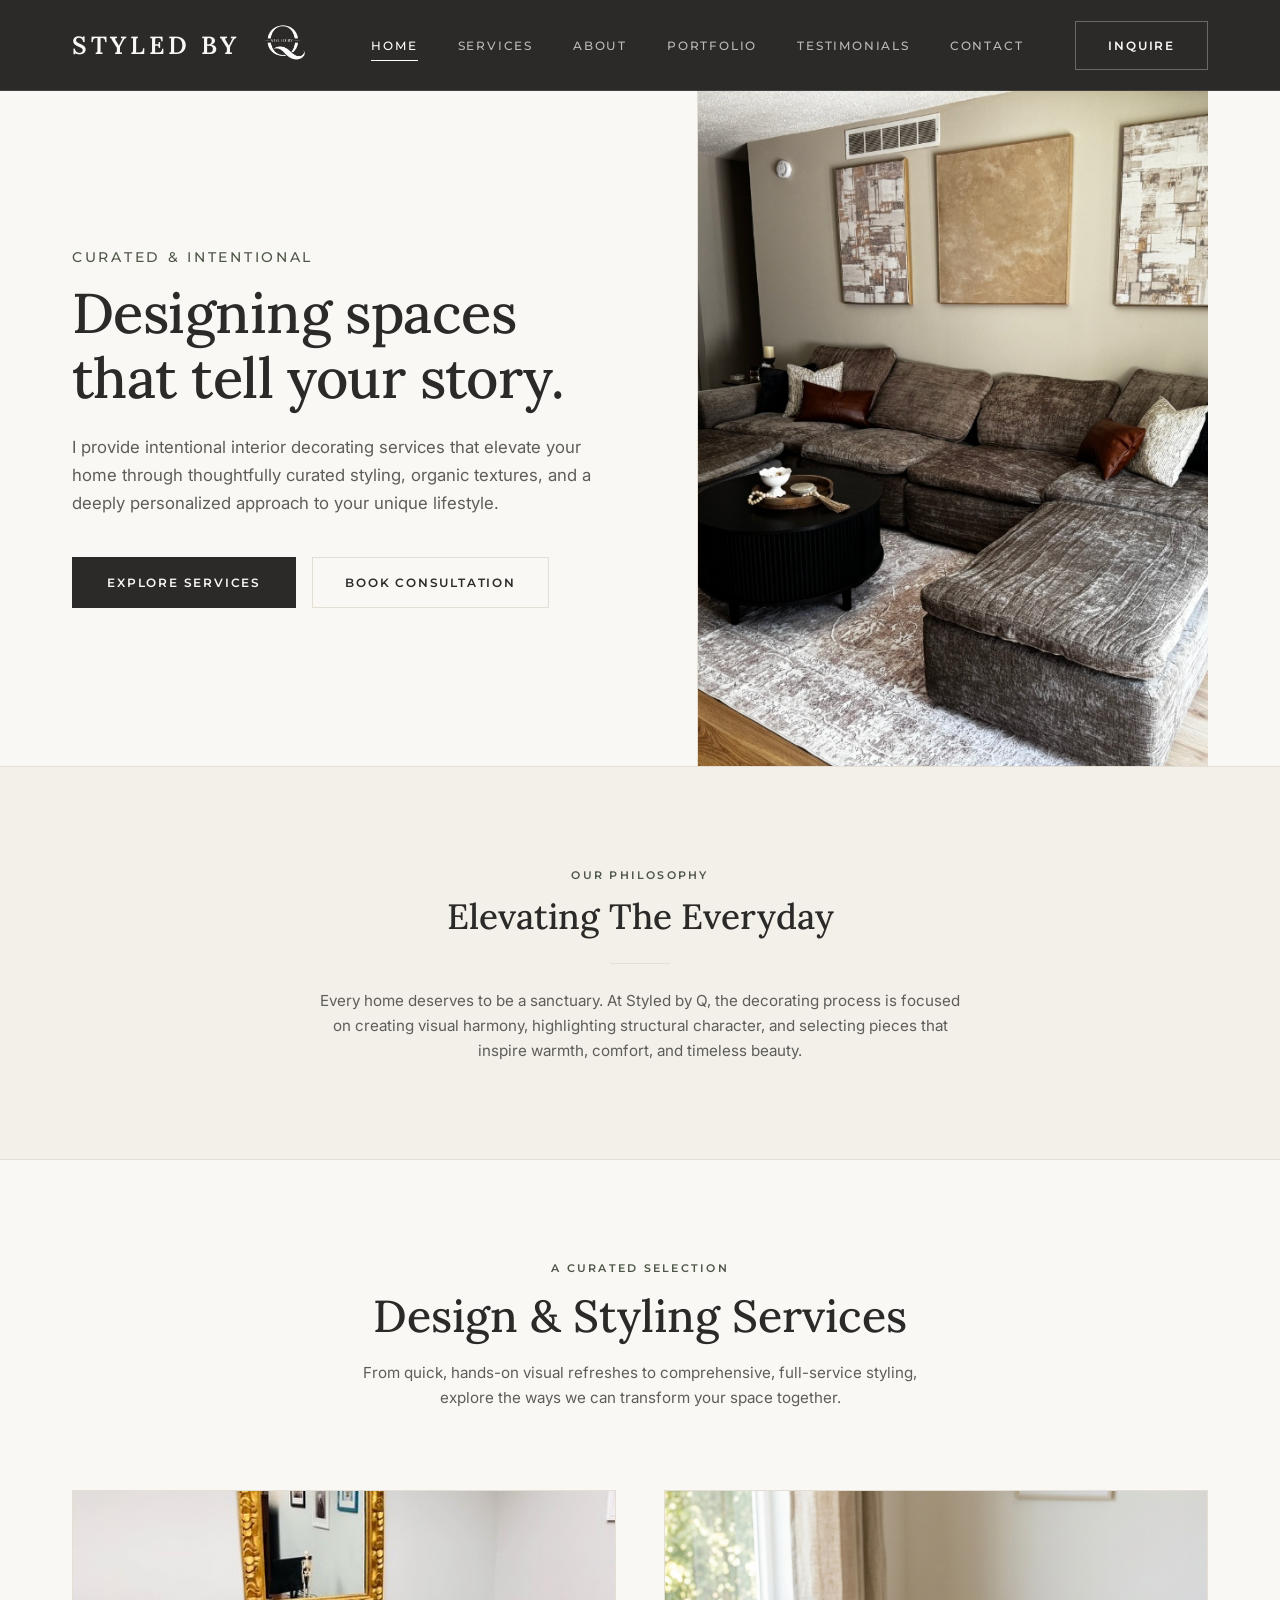
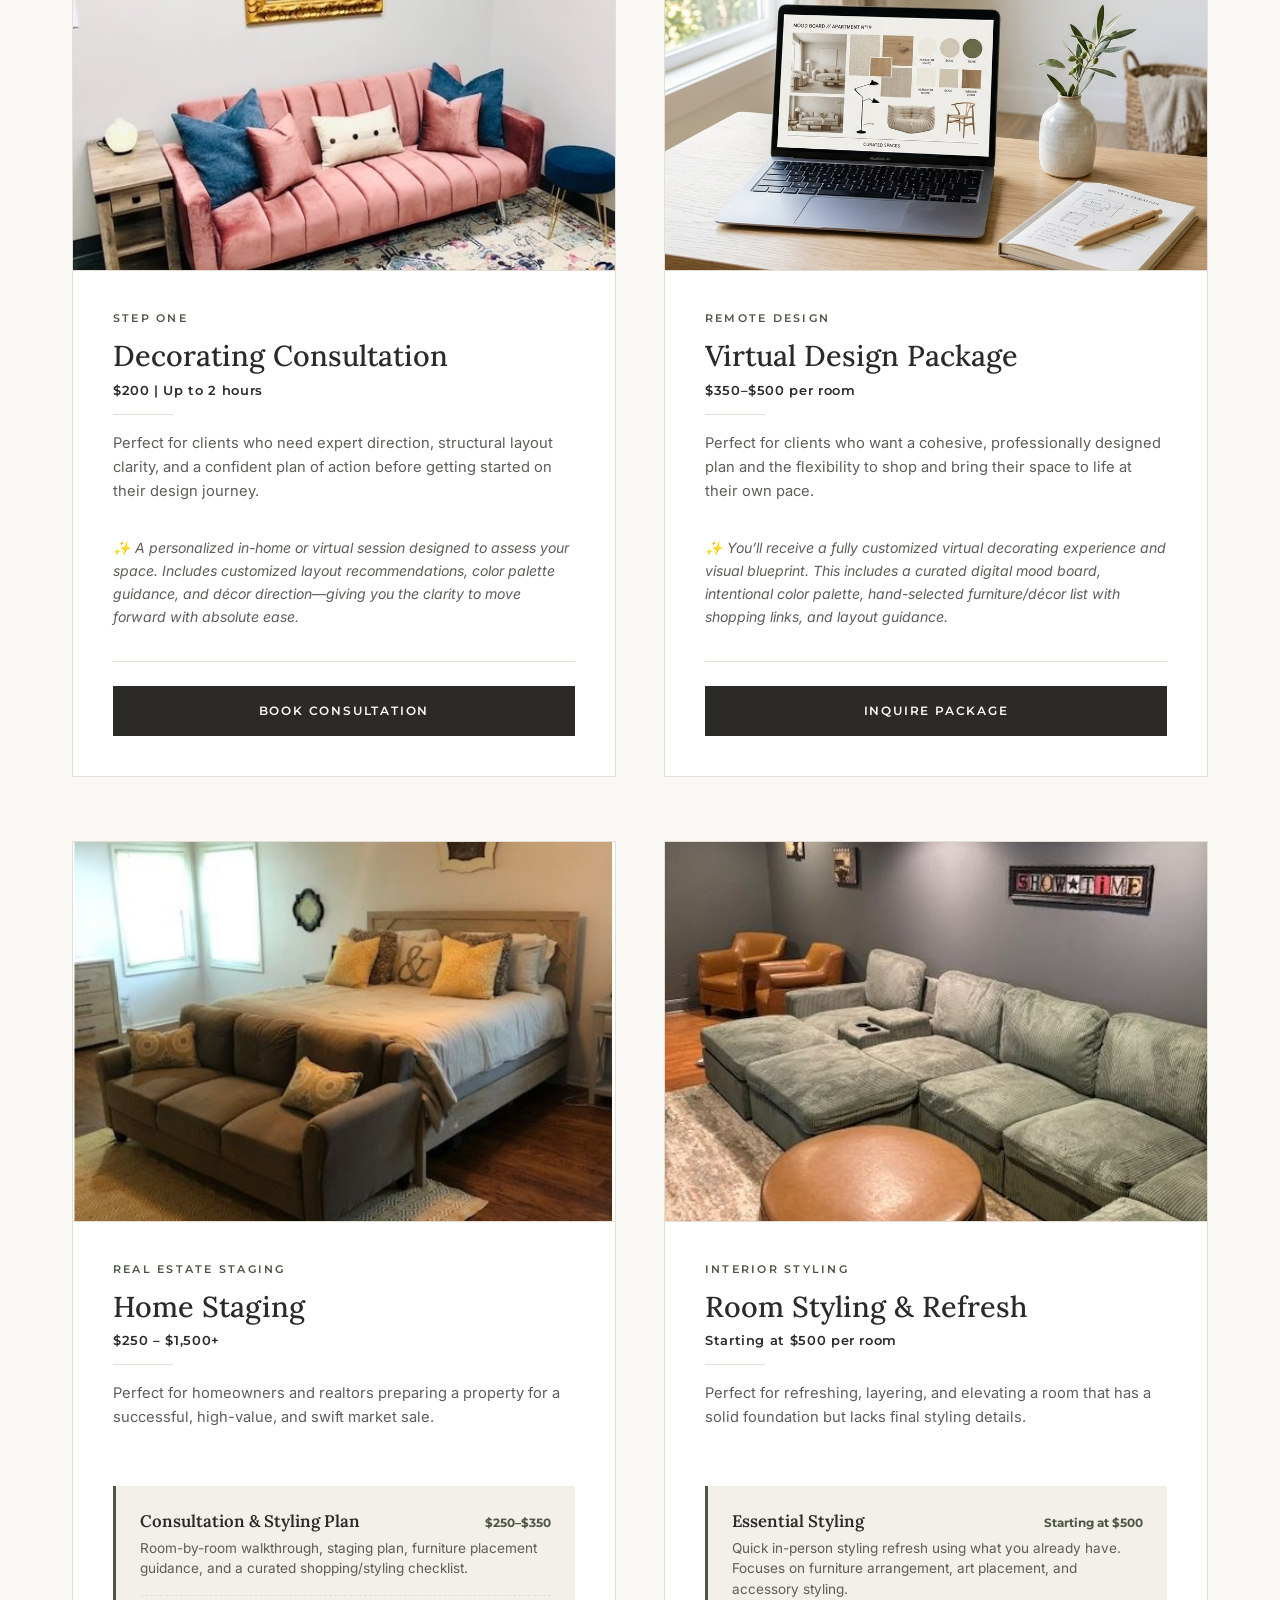
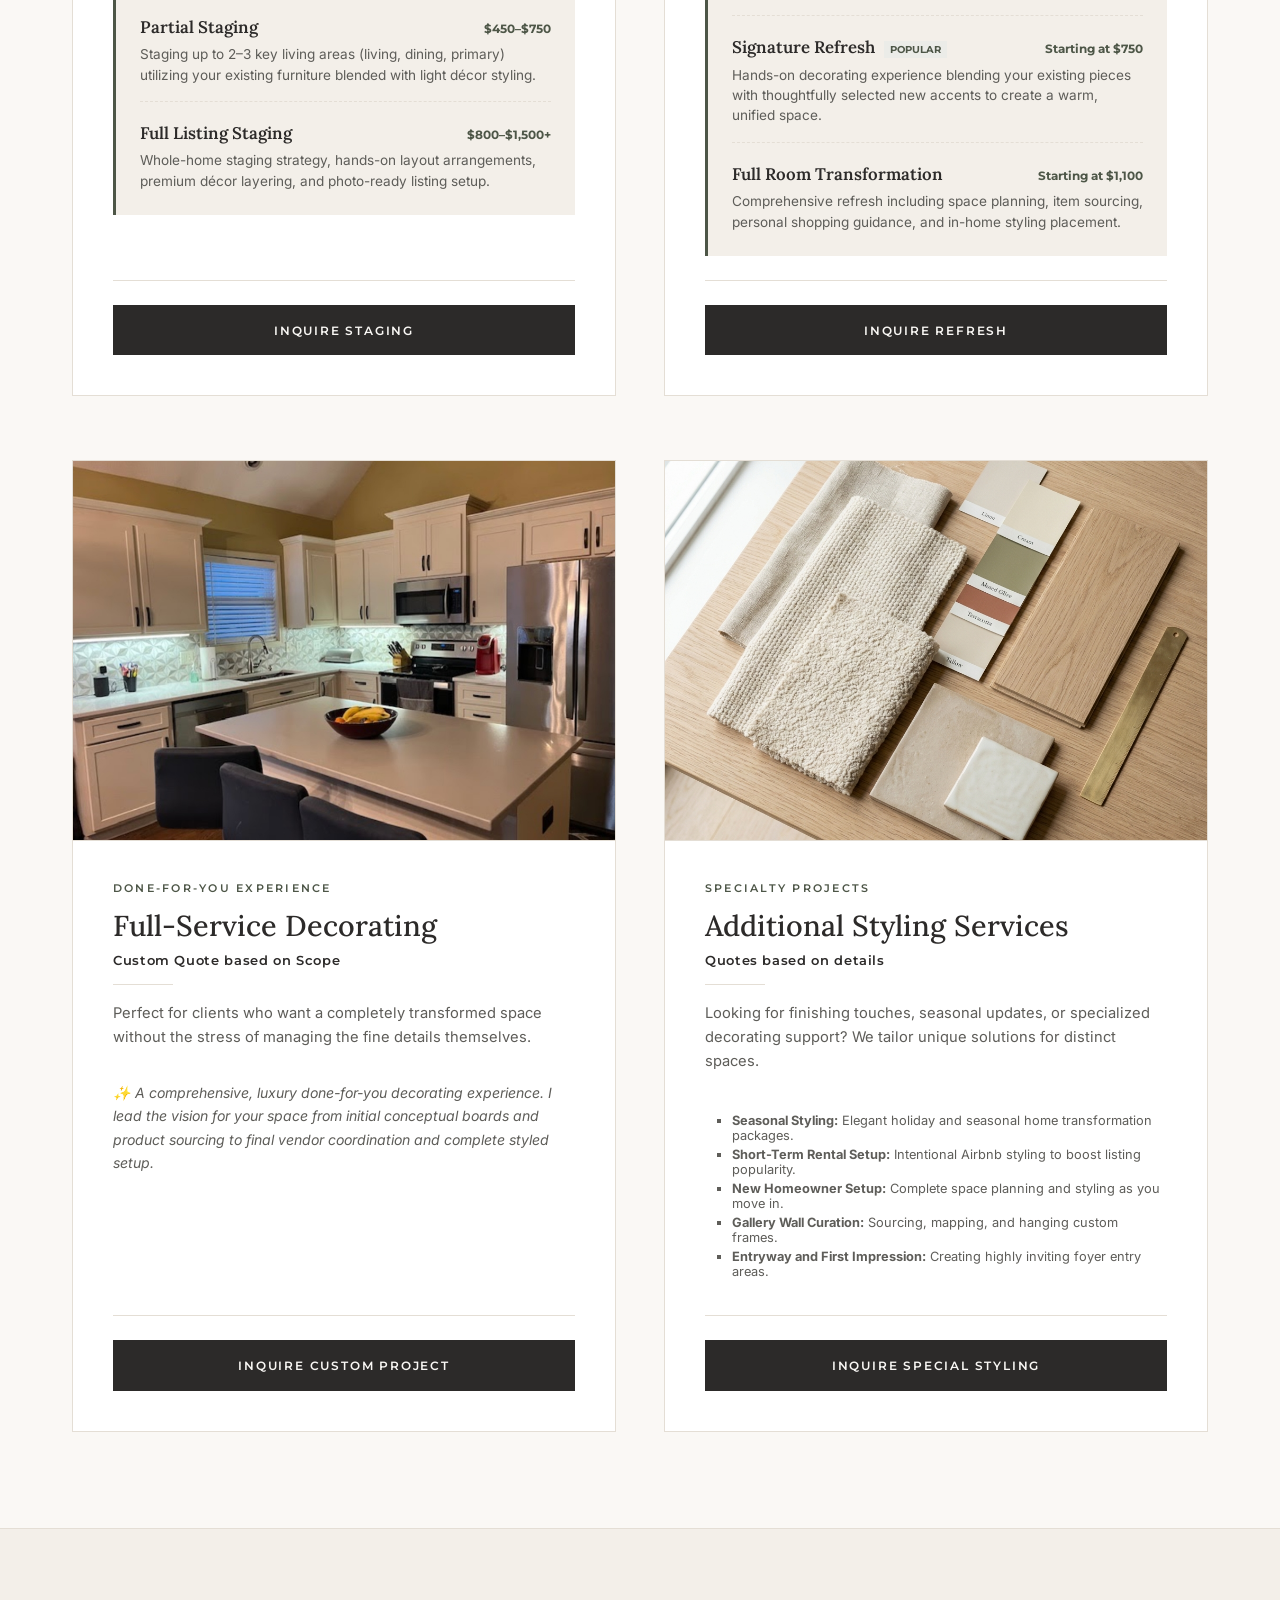
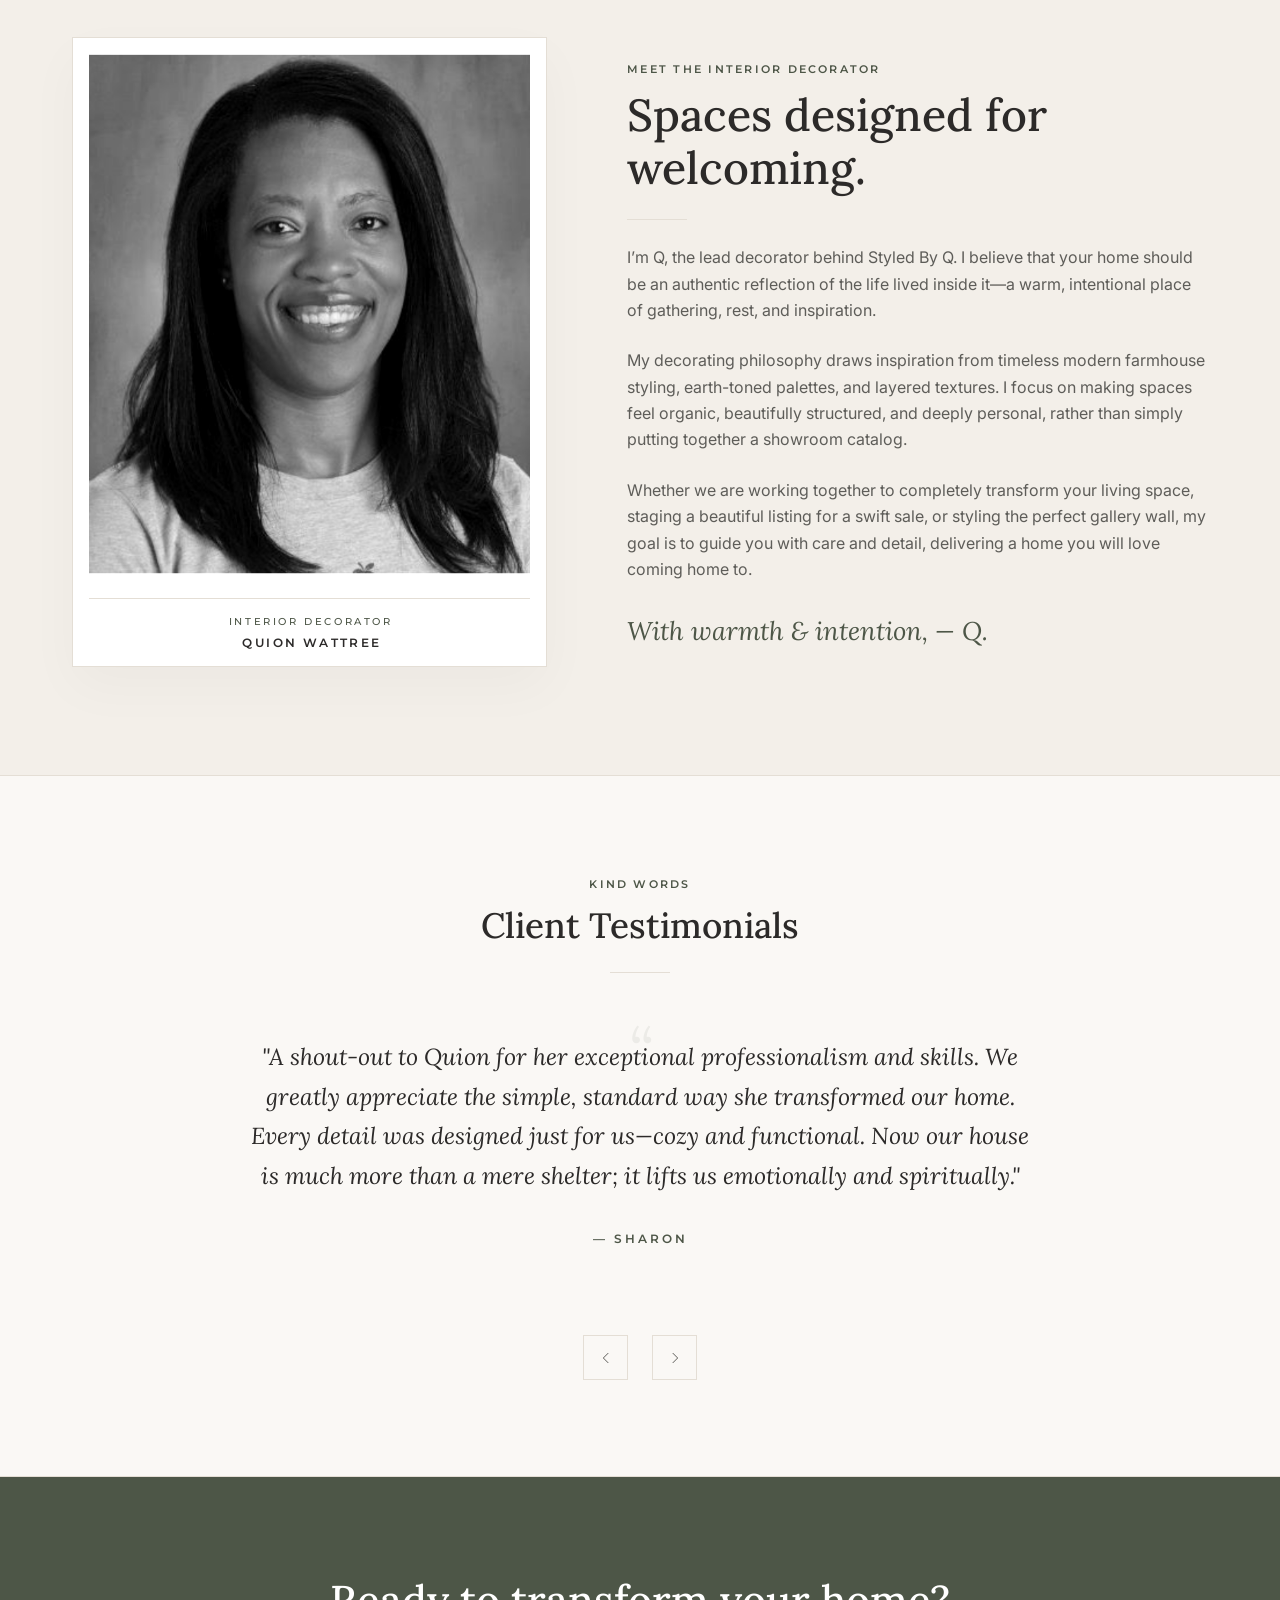
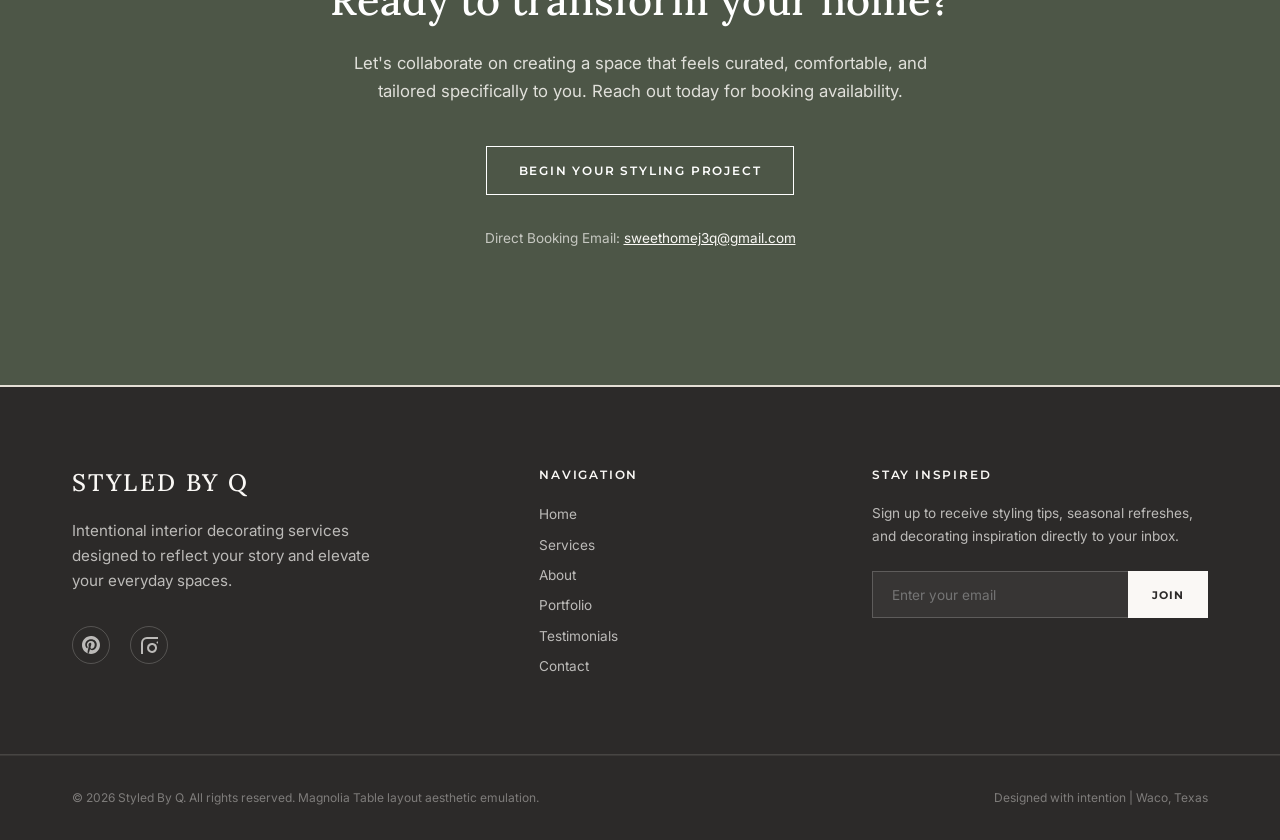
==== index.html @ 802a8984 "Update favicon to header_logo and add to portfolio Replaces the favicon in index.html from './assets" ====
<!DOCTYPE html>
<html lang="en">
<head>
    <meta charset="UTF-8">
    <meta name="viewport" content="width=device-width, initial-scale=1.0">
    <meta http-equiv="X-UA-Compatible" content="IE=edge">
    
    <!-- SEO Optimization -->
    <title>Styled By Q | Intentional Interior Decorating & Home Staging Services</title>
    <meta name="description" content="Elevate your home with intentional interior decorating and home staging by Styled By Q. Offering consultations, virtual design, partial and full staging, and complete room transformations.">
    <meta name="keywords" content="interior decorating, home staging, room styling, virtual interior design, space refresh, modern farmhouse style, Waco decorator">
    <meta name="author" content="Styled By Q">
    
    <!-- Open Graph Metadata -->
    <meta property="og:title" content="Styled By Q | Intentional Interior Decorating">
    <meta property="og:description" content="Elevate your home with intentional interior decorating, staging, and room styling. Warm, premium, curated spaces tailored to your lifestyle.">
    <meta property="og:image" content="./assets/hero_living_room.jpg">
    <meta property="og:url" content="https://sites.google.com/view/styledbyq/services">
    <meta property="og:type" content="website">
    
    <!-- Styling stylesheet -->
    <link rel="stylesheet" href="index.css?v=3">
    <link rel="icon" type="image/png" href="./assets/header_logo.png">
</head>
<body class="gradient">

    <!-- Sticky Header -->
    <header id="main-header">
        <div class="container header-container">
            <a href="#hero" class="logo" id="header-logo">
                <span>Styled By</span>
                <img src="./assets/header_logo.png" alt="Q Logo" class="logo-img">
            </a>
            
            <nav class="nav-links" id="main-nav">
                <a href="#hero" class="nav-item active" id="nav-home">Home</a>
                <a href="#services" class="nav-item" id="nav-services">Services</a>
                <a href="#about" class="nav-item" id="nav-about">About</a>
                <a href="portfolio.html" class="nav-item" id="nav-portfolio">Portfolio</a>
                <a href="#testimonials" class="nav-item" id="nav-testimonials">Testimonials</a>
                <a href="#contact" class="nav-item" id="nav-contact">Contact</a>
            </nav>
            
            <div class="cta-nav">
                <button class="btn-outline" onclick="openBookingDrawer('General Inquiry')" id="btn-header-inquire">Inquire</button>
            </div>
            
            <button class="menu-toggle" id="mobile-menu-btn" aria-label="Toggle navigation menu">
                <svg xmlns="http://www.w3.org/2000/svg" width="24" height="24" viewBox="0 0 24 24" fill="none" stroke="currentColor" stroke-width="2" stroke-linecap="round" stroke-linejoin="round">
                    <line x1="4" y1="12" x2="20" y2="12"></line>
                    <line x1="4" y1="6" x2="20" y2="6"></line>
                    <line x1="4" y1="18" x2="20" y2="18"></line>
                </svg>
            </button>
        </div>
    </header>

    <!-- Hero Section -->
    <section class="hero" id="hero">
        <div class="container">
            <div class="hero-grid">
                <div class="hero-content">
                    <span class="hero-subtitle">CURATED & INTENTIONAL</span>
                    <h1>Designing spaces that tell your story.</h1>
                    <p>I provide intentional interior decorating services that elevate your home through thoughtfully curated styling, organic textures, and a deeply personalized approach to your unique lifestyle.</p>
                    <div style="display: flex; gap: 1rem;">
                        <a href="#services" class="btn-primary" id="btn-hero-explore">Explore Services</a>
                        <button class="btn-outline" onclick="openBookingDrawer('General Consultation')" id="btn-hero-consult">Book Consultation</button>
                    </div>
                </div>
                <div class="hero-image-wrapper">
                    <img src="./assets/hero_living_room.jpg" alt="Cozy modern farmhouse styled living room with a large modular sectional sofa and warm neutrals" class="hero-image" loading="eager">
                </div>
            </div>
        </div>
    </section>

    <!-- Services Intro -->
    <section class="category-intro section-padding">
        <div class="container">
            <span class="uppercase-tag">Our Philosophy</span>
            <h2>Elevating The Everyday</h2>
            <div class="editorial-divider"></div>
            <p>Every home deserves to be a sanctuary. At Styled by Q, the decorating process is focused on creating visual harmony, highlighting structural character, and selecting pieces that inspire warmth, comfort, and timeless beauty.</p>
        </div>
    </section>

    <!-- Services Catalog Grid -->
    <section class="services-catalog section-padding" id="services">
        <div class="container">
            <div style="text-align: center; margin-bottom: 5rem;">
                <span class="uppercase-tag">A Curated Selection</span>
                <h2 style="font-size: 2.8rem;">Design & Styling Services</h2>
                <p style="max-width: 600px; margin: 1rem auto 0 auto; color: var(--text-muted);">From quick, hands-on visual refreshes to comprehensive, full-service styling, explore the ways we can transform your space together.</p>
            </div>
            
            <div class="catalog-grid">
                
                <!-- Service 1: Decorating Consultation -->
                <div class="service-card" id="service-consultation">
                    <div class="card-image-box">
                        <img src="./assets/orig_home_1.png" alt="Decorating Consultation styled space by Styled By Q" class="card-image" loading="lazy">
                    </div>
                    <div class="card-body">
                        <span class="uppercase-tag">Step One</span>
                        <h3 class="card-title">Decorating Consultation</h3>
                        <span class="card-price">$200 | Up to 2 hours</span>
                        <div class="editorial-divider" style="margin: 1rem 0;"></div>
                        <p class="card-desc">Perfect for clients who need expert direction, structural layout clarity, and a confident plan of action before getting started on their design journey.</p>
                        <p class="card-desc" style="font-size: 0.88rem; font-style: italic;">✨ A personalized in-home or virtual session designed to assess your space. Includes customized layout recommendations, color palette guidance, and décor direction—giving you the clarity to move forward with absolute ease.</p>
                        <div class="card-footer">
                            <button class="btn-primary" onclick="openBookingDrawer('Decorating Consultation')" id="btn-book-consult">Book Consultation</button>
                        </div>
                    </div>
                </div>

                <!-- Service 2: Virtual Design Package -->
                <div class="service-card" id="service-virtual-design">
                    <div class="card-image-box">
                        <img src="./assets/moodboard_laptop.png" alt="Laptop on styled oak desk showing virtual interior design moodboard" class="card-image" loading="lazy">
                    </div>
                    <div class="card-body">
                        <span class="uppercase-tag">Remote Design</span>
                        <h3 class="card-title">Virtual Design Package</h3>
                        <span class="card-price">$350–$500 per room</span>
                        <div class="editorial-divider" style="margin: 1rem 0;"></div>
                        <p class="card-desc">Perfect for clients who want a cohesive, professionally designed plan and the flexibility to shop and bring their space to life at their own pace.</p>
                        <p class="card-desc" style="font-size: 0.88rem; font-style: italic;">✨ You’ll receive a fully customized virtual decorating experience and visual blueprint. This includes a curated digital mood board, intentional color palette, hand-selected furniture/décor list with shopping links, and layout guidance.</p>
                        <div class="card-footer">
                            <button class="btn-primary" onclick="openBookingDrawer('Virtual Design Package')" id="btn-book-virtual">Inquire Package</button>
                        </div>
                    </div>
                </div>

                <!-- Service 3: Home Staging -->
                <div class="service-card" id="service-home-staging">
                    <div class="card-image-box">
                        <img src="./assets/bedroom_staged.jpg" alt="Staged master bedroom featuring cozy linen bedding, yellow textured accent pillows, and an inviting sofa at the foot of the bed" class="card-image" loading="lazy">
                    </div>
                    <div class="card-body">
                        <span class="uppercase-tag">Real Estate Staging</span>
                        <h3 class="card-title">Home Staging</h3>
                        <span class="card-price">$250 – $1,500+</span>
                        <div class="editorial-divider" style="margin: 1rem 0;"></div>
                        <p class="card-desc">Perfect for homeowners and realtors preparing a property for a successful, high-value, and swift market sale.</p>
                        
                        <!-- Sub-service tiers -->
                        <div class="sub-services-grid">
                            <div class="sub-service-tier">
                                <div class="tier-title-bar">
                                    <span class="tier-name">Consultation & Styling Plan</span>
                                    <span class="tier-price">$250–$350</span>
                                </div>
                                <p class="tier-desc">Room-by-room walkthrough, staging plan, furniture placement guidance, and a curated shopping/styling checklist.</p>
                            </div>
                            <div class="sub-service-tier">
                                <div class="tier-title-bar">
                                    <span class="tier-name">Partial Staging</span>
                                    <span class="tier-price">$450–$750</span>
                                </div>
                                <p class="tier-desc">Staging up to 2–3 key living areas (living, dining, primary) utilizing your existing furniture blended with light décor styling.</p>
                            </div>
                            <div class="sub-service-tier">
                                <div class="tier-title-bar">
                                    <span class="tier-name">Full Listing Staging</span>
                                    <span class="tier-price">$800–$1,500+</span>
                                </div>
                                <p class="tier-desc">Whole-home staging strategy, hands-on layout arrangements, premium décor layering, and photo-ready listing setup.</p>
                            </div>
                        </div>
                        
                        <div class="card-footer">
                            <button class="btn-primary" onclick="openBookingDrawer('Home Staging')" id="btn-book-staging">Inquire Staging</button>
                        </div>
                    </div>
                </div>

                <!-- Service 4: Room Styling/Refresh Service -->
                <div class="service-card" id="service-room-refresh">
                    <div class="card-image-box">
                        <img src="./assets/orig_home_3.png" alt="Room Styling and Refresh service work by Styled By Q" class="card-image" loading="lazy">
                    </div>
                    <div class="card-body">
                        <span class="uppercase-tag">Interior Styling</span>
                        <h3 class="card-title">Room Styling & Refresh</h3>
                        <span class="card-price">Starting at $500 per room</span>
                        <div class="editorial-divider" style="margin: 1rem 0;"></div>
                        <p class="card-desc">Perfect for refreshing, layering, and elevating a room that has a solid foundation but lacks final styling details.</p>
                        
                        <!-- Sub-service tiers -->
                        <div class="sub-services-grid">
                            <div class="sub-service-tier">
                                <div class="tier-title-bar">
                                    <span class="tier-name">Essential Styling</span>
                                    <span class="tier-price">Starting at $500</span>
                                </div>
                                <p class="tier-desc">Quick in-person styling refresh using what you already have. Focuses on furniture arrangement, art placement, and accessory styling.</p>
                            </div>
                            <div class="sub-service-tier">
                                <div class="tier-title-bar">
                                    <span class="tier-name">Signature Refresh <span style="font-size: 0.65rem; background-color: var(--accent-green-light); color: var(--accent-green); padding: 2px 6px; font-weight: bold; font-family: var(--font-geometric); vertical-align: middle; margin-left: 5px;">POPULAR</span></span>
                                    <span class="tier-price">Starting at $750</span>
                                </div>
                                <p class="tier-desc">Hands-on decorating experience blending your existing pieces with thoughtfully selected new accents to create a warm, unified space.</p>
                            </div>
                            <div class="sub-service-tier">
                                <div class="tier-title-bar">
                                    <span class="tier-name">Full Room Transformation</span>
                                    <span class="tier-price">Starting at $1,100</span>
                                </div>
                                <p class="tier-desc">Comprehensive refresh including space planning, item sourcing, personal shopping guidance, and in-home styling placement.</p>
                            </div>
                        </div>
                        
                        <div class="card-footer">
                            <button class="btn-primary" onclick="openBookingDrawer('Room Styling & Refresh')" id="btn-book-refresh">Inquire Refresh</button>
                        </div>
                    </div>
                </div>

                <!-- Service 5: Signature Service (Full Decorating) -->
                <div class="service-card" id="service-signature">
                    <div class="card-image-box">
                        <img src="./assets/full_service_kitchen.jpg" alt="Premium modern farmhouse kitchen styled with warm off-white shaker cabinets, mosaic geometric backsplash, and quartz island" class="card-image" loading="lazy">
                    </div>
                    <div class="card-body">
                        <span class="uppercase-tag">Done-For-You Experience</span>
                        <h3 class="card-title">Full-Service Decorating</h3>
                        <span class="card-price">Custom Quote based on Scope</span>
                        <div class="editorial-divider" style="margin: 1rem 0;"></div>
                        <p class="card-desc">Perfect for clients who want a completely transformed space without the stress of managing the fine details themselves.</p>
                        <p class="card-desc" style="font-size: 0.88rem; font-style: italic;">✨ A comprehensive, luxury done-for-you decorating experience. I lead the vision for your space from initial conceptual boards and product sourcing to final vendor coordination and complete styled setup.</p>
                        <div class="card-footer">
                            <button class="btn-primary" onclick="openBookingDrawer('Full-Service Decorating')" id="btn-book-full">Inquire Custom Project</button>
                        </div>
                    </div>
                </div>

                <!-- Service 6: Additional Services -->
                <div class="service-card" id="service-additional">
                    <div class="card-image-box">
                        <img src="./assets/designer_workspace.png" alt="Premium flatlay of interior design materials on white oak table including textured linen swatches, terracotta and olive paint chips, oak samples, and a brass ruler" class="card-image" loading="lazy">
                    </div>
                    <div class="card-body">
                        <span class="uppercase-tag">Specialty Projects</span>
                        <h3 class="card-title">Additional Styling Services</h3>
                        <span class="card-price">Quotes based on details</span>
                        <div class="editorial-divider" style="margin: 1rem 0;"></div>
                        <p class="card-desc">Looking for finishing touches, seasonal updates, or specialized decorating support? We tailor unique solutions for distinct spaces.</p>
                        
                        <ul class="tier-bullets" style="margin: 0.5rem 0 2rem 0.5rem; list-style-type: square;">
                            <li><strong>Seasonal Styling:</strong> Elegant holiday and seasonal home transformation packages.</li>
                            <li><strong>Short-Term Rental Setup:</strong> Intentional Airbnb styling to boost listing popularity.</li>
                            <li><strong>New Homeowner Setup:</strong> Complete space planning and styling as you move in.</li>
                            <li><strong>Gallery Wall Curation:</strong> Sourcing, mapping, and hanging custom frames.</li>
                            <li><strong>Entryway and First Impression:</strong> Creating highly inviting foyer entry areas.</li>
                        </ul>
                        
                        <div class="card-footer">
                            <button class="btn-primary" onclick="openBookingDrawer('Specialty Styling')" id="btn-book-additional">Inquire Special Styling</button>
                        </div>
                    </div>
                </div>

            </div>
        </div>
    </section>

    <!-- About Section -->
    <section class="about section-padding" id="about">
        <div class="container">
            <div class="about-grid">
                <div class="about-image-box">
                    <img src="./assets/orig_about_image.png" alt="Interior designer Quion Wattree of Styled By Q" class="about-image" loading="lazy">
                    <div class="about-image-name" style="text-align: center !important; display: block !important; width: 100% !important; margin: 1.5rem auto 0 auto !important; padding-top: 1rem !important; border-top: 1px solid var(--border-color) !important; font-family: var(--font-geometric) !important; text-transform: uppercase !important;">
                        <div style="font-size: 0.65rem !important; letter-spacing: 0.25em !important; font-weight: 500 !important; color: var(--accent-green) !important; margin-bottom: 0.4rem !important;">Interior Decorator</div>
                        <div style="font-size: 0.75rem !important; letter-spacing: 0.2em !important; padding-left: 0.2em !important; font-weight: 600 !important; color: var(--text-primary) !important;">Quion Wattree</div>
                    </div>
                </div>
                <div class="about-content">
                    <span class="uppercase-tag">Meet the Interior Decorator</span>
                    <h2>Spaces designed for welcoming.</h2>
                    <div class="editorial-divider" style="margin: 1.5rem 0;"></div>
                    <p>I’m Q, the lead decorator behind Styled By Q. I believe that your home should be an authentic reflection of the life lived inside it—a warm, intentional place of gathering, rest, and inspiration.</p>
                    <p>My decorating philosophy draws inspiration from timeless modern farmhouse styling, earth-toned palettes, and layered textures. I focus on making spaces feel organic, beautifully structured, and deeply personal, rather than simply putting together a showroom catalog.</p>
                    <p>Whether we are working together to completely transform your living space, staging a beautiful listing for a swift sale, or styling the perfect gallery wall, my goal is to guide you with care and detail, delivering a home you will love coming home to.</p>
                    <div class="about-signature">With warmth & intention, — Q.</div>
                </div>
            </div>
        </div>
    </section>

    <!-- Testimonials Slider -->
    <section class="testimonials section-padding" id="testimonials">
        <div class="container">
            <div class="testimonials-title-wrapper">
                <span class="uppercase-tag">Kind Words</span>
                <h2>Client Testimonials</h2>
                <div class="editorial-divider"></div>
            </div>
            
            <div class="testimonial-container">
                
                <!-- Slide 1 -->
                <div class="testimonial-slide active" id="slide-1">
                    <p class="testimonial-quote">"A shout-out to Quion for her exceptional professionalism and skills. We greatly appreciate the simple, standard way she transformed our home. Every detail was designed just for us—cozy and functional. Now our house is much more than a mere shelter; it lifts us emotionally and spiritually."</p>
                    <span class="testimonial-author">— Sharon</span>
                </div>
                
                <!-- Slide 2 -->
                <div class="testimonial-slide" id="slide-2">
                    <p class="testimonial-quote">"Testimonial coming soon..."</p>
                    <span class="testimonial-author">— Kesia</span>
                </div>
                
                <!-- Slide 3 -->
                <div class="testimonial-slide" id="slide-3">
                    <p class="testimonial-quote">"Testimonial coming soon..."</p>
                    <span class="testimonial-author">— Andrea</span>
                </div>
                
            </div>
            
            <!-- Controls -->
            <div class="testimonial-controls">
                <button class="slider-btn" id="prev-slide-btn" aria-label="Previous testimonial">
                    <svg xmlns="http://www.w3.org/2000/svg" fill="none" viewBox="0 0 24 24" stroke="currentColor">
                        <path stroke-linecap="round" stroke-linejoin="round" d="M15 19l-7-7 7-7" />
                    </svg>
                </button>
                <button class="slider-btn" id="next-slide-btn" aria-label="Next testimonial">
                    <svg xmlns="http://www.w3.org/2000/svg" fill="none" viewBox="0 0 24 24" stroke="currentColor">
                        <path stroke-linecap="round" stroke-linejoin="round" d="M9 5l7 7-7 7" />
                    </svg>
                </button>
            </div>
            
        </div>
    </section>

    <!-- Call To Action Banner -->
    <section class="cta-banner section-padding" id="contact">
        <div class="container">
            <h2>Ready to transform your home?</h2>
            <p>Let's collaborate on creating a space that feels curated, comfortable, and tailored specifically to you. Reach out today for booking availability.</p>
            <div style="display: flex; flex-direction: column; align-items: center; gap: 1rem;">
                <button class="btn-outline" onclick="openBookingDrawer('General Inquiry')" id="btn-cta-inquire">Begin Your Styling Project</button>
                <p style="font-size: 0.85rem; color: rgba(250,248,245,0.7); margin-top: 1rem;">Direct Booking Email: <a href="mailto:sweethomej3q@gmail.com" style="text-decoration: underline; color: var(--bg-primary);">sweethomej3q@gmail.com</a></p>
            </div>
        </div>
    </section>

    <!-- Booking Slide-out Drawer Modal (Shopify-inspired overlay) -->
    <div class="drawer-overlay" id="booking-drawer-overlay">
        <div class="drawer-container" id="booking-drawer">
            <div class="drawer-header">
                <h3 class="drawer-title" id="drawer-title-lbl">Booking Inquiry</h3>
                <button class="drawer-close" onclick="closeBookingDrawer()" aria-label="Close booking drawer">&times;</button>
            </div>
            
            <div class="drawer-body">
                <!-- Success Message -->
                <div class="success-message" id="drawer-success-msg">
                    <div class="success-icon">
                        <svg xmlns="http://www.w3.org/2000/svg" fill="none" viewBox="0 0 24 24" stroke="currentColor">
                            <path stroke-linecap="round" stroke-linejoin="round" d="M5 13l4 4L19 7" />
                        </svg>
                    </div>
                    <h3>Inquiry Received</h3>
                    <p style="font-size: 0.9rem; color: var(--text-muted);">Thank you so much! Q will review your home details and reach out to you within 24-48 business hours with next steps.</p>
                    <button class="btn-primary" onclick="closeBookingDrawer()" style="margin-top: 2rem; width: 100%;">Close Drawer</button>
                </div>
                
                <!-- Inquiry Form -->
                <form id="booking-inquiry-form" onsubmit="handleFormSubmit(event)">
                    <div class="form-group">
                        <label class="form-label" for="client-name">Full Name</label>
                        <input type="text" id="client-name" class="form-control" placeholder="Enter your full name" required>
                    </div>
                    
                    <div class="form-group">
                        <label class="form-label" for="client-email">Email Address</label>
                        <input type="email" id="client-email" class="form-control" placeholder="yourname@domain.com" required>
                    </div>
                    
                    <div class="form-group">
                        <label class="form-label" for="selected-service">Selected Service</label>
                        <select id="selected-service" class="form-control" required>
                            <option value="General Inquiry">General Inquiry</option>
                            <option value="Decorating Consultation">Decorating Consultation</option>
                            <option value="Virtual Design Package">Virtual Design Package</option>
                            <option value="Home Staging">Home Staging (Real Estate)</option>
                            <option value="Room Styling & Refresh">Room Styling & Refresh</option>
                            <option value="Full-Service Decorating">Full-Service Decorating (Done-For-You)</option>
                            <option value="Specialty Styling">Specialty Project Styling</option>
                        </select>
                    </div>
                    
                    <div class="form-group">
                        <label class="form-label" for="client-details">About Your Space</label>
                        <textarea id="client-details" class="form-control" placeholder="Briefly describe your room, your goals, and your styling dreams..." required></textarea>
                    </div>
                    
                    <button type="submit" class="btn-primary form-submit-btn" id="btn-submit-inquiry">Send Inquiry</button>
                </form>
            </div>
        </div>
    </div>

    <!-- Footer -->
    <footer>
        <div class="footer-top">
            <div class="container footer-grid">
                <div class="footer-brand">
                    <h3>Styled By Q</h3>
                    <p>Intentional interior decorating services designed to reflect your story and elevate your everyday spaces.</p>
                    <div class="footer-socials">
                        <a href="#" class="social-icon" aria-label="Follow us on Pinterest">
                            <!-- Pinterest Icon SVG -->
                            <svg xmlns="http://www.w3.org/2000/svg" width="18" height="18" fill="currentColor" viewBox="0 0 24 24"><path d="M12 0c-6.627 0-12 5.373-12 12 0 5.084 3.163 9.426 7.627 11.174-.105-.949-.2-2.405.042-3.441.218-.937 1.407-5.965 1.407-5.965s-.359-.719-.359-1.782c0-1.668.967-2.914 2.171-2.914 1.023 0 1.518.769 1.518 1.69 0 1.029-.655 2.568-.994 3.995-.283 1.194.599 2.169 1.777 2.169 2.133 0 3.772-2.249 3.772-5.495 0-2.873-2.064-4.882-5.012-4.882-3.414 0-5.418 2.561-5.418 5.207 0 1.031.397 2.138.893 2.738.098.119.112.224.083.345l-.333 1.36c-.053.22-.174.267-.402.161-1.499-.698-2.436-2.889-2.436-4.649 0-3.785 2.75-7.262 7.929-7.262 4.162 0 7.396 2.967 7.396 6.93 0 4.135-2.607 7.462-6.227 7.462-1.216 0-2.359-.631-2.75-1.378l-.749 2.853c-.27 1.03-1.002 2.324-1.492 3.125 1.124.347 2.317.534 3.557.534 6.627 0 12-5.373 12-12 0-6.627-5.373-12-12-12z"/></svg>
                        </a>
                        <a href="#" class="social-icon" aria-label="Follow us on Instagram">
                            <!-- Instagram Icon SVG -->
                            <svg xmlns="http://www.w3.org/2000/svg" width="18" height="18" fill="none" stroke="currentColor" stroke-width="2" stroke-linecap="round" stroke-linejoin="round" class="feather feather-instagram"><rect x="2" y="2" width="20" height="20" rx="5" ry="5"></rect><path d="M16 11.37A4 4 0 1 1 12.63 8 4 4 0 0 1 16 11.37z"></path><line x1="17.5" y1="6.5" x2="17.51" y2="6.5"></line></svg>
                        </a>
                    </div>
                </div>
                
                <div class="footer-nav-col">
                    <h4>Navigation</h4>
                    <nav class="footer-links">
                        <a href="#hero">Home</a>
                        <a href="#services">Services</a>
                        <a href="#about">About</a>
                        <a href="portfolio.html">Portfolio</a>
                        <a href="#testimonials">Testimonials</a>
                        <a href="#contact">Contact</a>
                    </nav>
                </div>
                
                <div class="footer-newsletter">
                    <h4>Stay Inspired</h4>
                    <p>Sign up to receive styling tips, seasonal refreshes, and decorating inspiration directly to your inbox.</p>
                    <form class="newsletter-form" onsubmit="event.preventDefault(); alert('Thank you for subscribing to our mailing list!'); this.reset();">
                        <input type="email" class="newsletter-input" placeholder="Enter your email" required aria-label="Email address for newsletter subscription">
                        <button type="submit" class="newsletter-btn">Join</button>
                    </form>
                </div>
            </div>
        </div>
        
        <div class="footer-bottom">
            <div class="container" style="display: flex; justify-content: space-between; align-items: center; width: 100%;">
                <p>&copy; 2026 Styled By Q. All rights reserved. Magnolia Table layout aesthetic emulation.</p>
                <p>Designed with intention | Waco, Texas</p>
            </div>
        </div>
    </footer>

    <!-- App Script -->
    <script src="app.js"></script>
</body>
</html>
---- index.css ----
/* 
   Styled By Q - Magnolia-Inspired Services CSS
   Design Aesthetic: Warm organic neutrals, elegant serifs, clean geometric details, editorial layouts.
*/

/* Google Fonts Imports */
@import url('https://fonts.googleapis.com/css2?family=Lora:ital,wght@0,400..700;1,400..700&family=Montserrat:wght@300;400;500;600;700&family=Inter:wght@300;400;500;600&display=swap');

/* Brand Design Variables */
:root {
    --bg-primary: #FAF8F5; /* Warm linen / alabaster */
    --bg-secondary: #F3EFE9; /* Soft sand / cream */
    --text-primary: #2C2A29; /* Deep warm charcoal */
    --text-muted: #5E5D59; /* Soft slate grey */
    --border-color: #E4DED5; /* Delicate sand border */
    --accent-green: #4D5647; /* Muted olive green */
    --accent-green-light: #EBECE8; /* Soft green tint */
    --white: #FFFFFF;
    
    /* Typography tokens */
    --font-serif: 'Lora', Georgia, serif;
    --font-geometric: 'Montserrat', sans-serif;
    --font-body: 'Inter', system-ui, sans-serif;
    
    /* Animation tokens */
    --transition-smooth: 0.4s cubic-bezier(0.25, 0.46, 0.45, 0.94);
    --transition-fast: 0.2s ease;
}

/* Base Reset */
*, *::before, *::after {
    box-sizing: border-box;
    margin: 0;
    padding: 0;
}

html {
    scroll-behavior: smooth;
    background-color: var(--bg-primary);
    color: var(--text-primary);
    font-family: var(--font-body);
    font-size: 16px;
    -webkit-font-smoothing: antialiased;
    -moz-osx-font-smoothing: grayscale;
}

body {
    overflow-x: hidden;
}

/* Global Typography & Utilities */
h1, h2, h3, h4, h5, h6 {
    font-family: var(--font-serif);
    color: var(--text-primary);
    font-weight: 500;
}

p {
    font-family: var(--font-body);
    font-size: 0.95rem;
    line-height: 1.65;
    color: var(--text-muted);
}

a {
    color: inherit;
    text-decoration: none;
    transition: var(--transition-fast);
}

ul {
    list-style: none;
}

.container {
    max-width: 1200px;
    margin: 0 auto;
    padding: 0 2rem;
}

.section-padding {
    padding: 6rem 0;
}

.uppercase-tag {
    font-family: var(--font-geometric);
    font-size: 0.7rem;
    font-weight: 600;
    letter-spacing: 0.2em;
    text-transform: uppercase;
    color: var(--accent-green);
    margin-bottom: 0.75rem;
    display: inline-block;
}

.editorial-divider {
    width: 60px;
    height: 1px;
    background-color: var(--border-color);
    margin: 1.5rem auto;
}

/* Base Interactive Elements */
.btn-primary {
    display: inline-block;
    background-color: var(--text-primary);
    color: var(--bg-primary);
    font-family: var(--font-geometric);
    font-size: 0.75rem;
    font-weight: 600;
    letter-spacing: 0.15em;
    text-transform: uppercase;
    padding: 1.1rem 2.2rem;
    border: none;
    border-radius: 0px;
    cursor: pointer;
    transition: var(--transition-smooth);
    text-align: center;
}

.btn-primary:hover {
    background-color: var(--accent-green);
    color: var(--white);
    transform: translateY(-2px);
}

.btn-outline {
    display: inline-block;
    background-color: transparent;
    color: var(--text-primary);
    font-family: var(--font-geometric);
    font-size: 0.75rem;
    font-weight: 600;
    letter-spacing: 0.15em;
    text-transform: uppercase;
    padding: 1rem 2rem;
    border: 1px solid var(--border-color);
    border-radius: 0px;
    cursor: pointer;
    transition: var(--transition-smooth);
    text-align: center;
}

.btn-outline:hover {
    border-color: var(--text-primary);
    background-color: rgba(44, 42, 41, 0.03);
}

/* Header & Sticky Navigation */
header {
    background-color: var(--text-primary); /* Dark warm charcoal */
    border-bottom: 1px solid rgba(250, 248, 245, 0.1); /* Subtle light border */
    position: sticky;
    top: 0;
    z-index: 100;
    transition: var(--transition-smooth);
}

header.scrolled {
    padding: 0.75rem 0;
}

.header-container {
    display: flex;
    justify-content: space-between;
    align-items: center;
    height: 90px;
    transition: var(--transition-smooth);
}

header.scrolled .header-container {
    height: 70px;
}

.logo {
    display: inline-flex;
    align-items: center;
    gap: 0.5rem;
    font-family: var(--font-serif);
    font-size: 1.55rem;
    font-weight: 600;
    letter-spacing: 0.15em;
    color: var(--bg-primary); /* Linen white logo */
    text-transform: uppercase;
}

.logo-img {
    height: 72px;
    width: auto;
    object-fit: contain;
    transition: var(--transition-smooth);
}

header.scrolled .logo-img {
    height: 54px;
}

.nav-links {
    display: flex;
    gap: 2.5rem;
}

.nav-links a {
    font-family: var(--font-geometric);
    font-size: 0.75rem;
    font-weight: 500;
    letter-spacing: 0.15em;
    text-transform: uppercase;
    color: rgba(250, 248, 245, 0.7); /* Muted linen white */
    position: relative;
    padding: 0.5rem 0;
}

.nav-links a:hover, .nav-links a.active {
    color: var(--white);
}

.nav-links a::after {
    content: '';
    position: absolute;
    bottom: 0;
    left: 0;
    width: 0;
    height: 1px;
    background-color: var(--white);
    transition: var(--transition-smooth);
}

.nav-links a:hover::after, .nav-links a.active::after {
    width: 100%;
}

.cta-nav {
    display: block;
}

.header-container .btn-outline {
    border-color: rgba(250, 248, 245, 0.3) !important;
    color: var(--bg-primary) !important;
}

.header-container .btn-outline:hover {
    background-color: var(--bg-primary) !important;
    color: var(--text-primary) !important;
    border-color: var(--bg-primary) !important;
}

.menu-toggle {
    display: none;
    background: none;
    border: none;
    font-size: 1.5rem;
    color: var(--bg-primary); /* Linen white mobile menu button */
    cursor: pointer;
}

.menu-toggle svg {
    display: block;
    width: 24px;
    height: 24px;
    stroke: var(--bg-primary) !important;
}

/* Hero Section (Asymmetric Editorial Split) */
.hero {
    background-color: var(--bg-primary);
    border-bottom: 1px solid var(--border-color);
    overflow: hidden;
}

.hero-grid {
    display: grid;
    grid-template-columns: 1.1fr 0.9fr;
    min-height: calc(85vh - 90px);
    align-items: center;
}

.hero-content {
    padding: 4rem 6rem 4rem 0;
    display: flex;
    flex-direction: column;
    align-items: flex-start;
}

.hero h1 {
    font-size: 3.5rem;
    line-height: 1.15;
    margin-bottom: 1.5rem;
    letter-spacing: -0.01em;
}

.hero-subtitle {
    font-family: var(--font-geometric);
    font-size: 0.85rem;
    font-weight: 500;
    letter-spacing: 0.2em;
    text-transform: uppercase;
    color: var(--accent-green);
    margin-bottom: 1rem;
}

.hero p {
    font-size: 1.05rem;
    margin-bottom: 2.5rem;
    color: var(--text-muted);
}

.hero-image-wrapper {
    position: relative;
    height: 100%;
    width: 100%;
    min-height: 500px;
    border-left: 1px solid var(--border-color);
}

.hero-image {
    width: 100%;
    height: 100%;
    object-fit: cover;
    position: absolute;
    top: 0;
    left: 0;
}

/* Category Intro Section */
.category-intro {
    text-align: center;
    border-bottom: 1px solid var(--border-color);
    background-color: var(--bg-secondary);
}

.category-intro h2 {
    font-size: 2.2rem;
    margin-bottom: 1rem;
}

.category-intro p {
    max-width: 650px;
    margin: 0 auto;
}

/* Services Main Catalog (The Magnolia Grid) */
.services-catalog {
    background-color: var(--bg-primary);
}

.catalog-grid {
    display: grid;
    grid-template-columns: repeat(2, 1fr);
    gap: 4rem 3rem;
}

/* Service Card Design */
.service-card {
    background: var(--white);
    border: 1px solid var(--border-color);
    display: flex;
    flex-direction: column;
    height: 100%;
    transition: var(--transition-smooth);
}

.service-card:hover {
    box-shadow: 0 15px 40px rgba(44, 42, 41, 0.04);
    transform: translateY(-4px);
    border-color: var(--text-primary);
}

.card-image-box {
    width: 100%;
    height: 380px;
    overflow: hidden;
    position: relative;
    border-bottom: 1px solid var(--border-color);
}

.card-image {
    width: 100%;
    height: 100%;
    object-fit: cover;
    transition: transform 1.2s cubic-bezier(0.15, 0.75, 0.5, 1);
}

.service-card:hover .card-image {
    transform: scale(1.05);
}

.card-body {
    padding: 2.5rem;
    display: flex;
    flex-direction: column;
    flex-grow: 1;
}

.card-header {
    margin-bottom: 1.25rem;
}

.card-title {
    font-size: 1.8rem;
    font-weight: 500;
    line-height: 1.3;
    margin-bottom: 0.5rem;
}

.card-price {
    font-family: var(--font-geometric);
    font-size: 0.8rem;
    font-weight: 600;
    letter-spacing: 0.05em;
    color: var(--text-primary);
}

.card-desc {
    margin-bottom: 2rem;
    font-size: 0.92rem;
    color: var(--text-muted);
}

.card-footer {
    margin-top: auto;
    padding-top: 1.5rem;
    border-top: 1px solid var(--border-color);
}

.card-footer .btn-primary {
    width: 100%;
}

/* Sub-Services Staging/Refresh Grid Tiers */
.sub-services-grid {
    background-color: var(--bg-secondary);
    padding: 1.5rem;
    margin: 1.5rem 0;
    border-left: 3px solid var(--accent-green);
    display: flex;
    flex-direction: column;
    gap: 1.25rem;
}

.sub-service-tier {
    border-bottom: 1px dashed var(--border-color);
    padding-bottom: 1rem;
}

.sub-service-tier:last-child {
    border-bottom: none;
    padding-bottom: 0;
}

.tier-title-bar {
    display: flex;
    justify-content: space-between;
    align-items: baseline;
    margin-bottom: 0.4rem;
}

.tier-name {
    font-family: var(--font-serif);
    font-size: 1.05rem;
    font-weight: 600;
    color: var(--text-primary);
}

.tier-price {
    font-family: var(--font-geometric);
    font-size: 0.75rem;
    font-weight: 700;
    color: var(--accent-green);
}

.tier-desc {
    font-size: 0.85rem;
    line-height: 1.5;
    color: var(--text-muted);
}

.tier-bullets {
    margin-top: 0.5rem;
    padding-left: 1.2rem;
    list-style-type: circle;
}

.tier-bullets li {
    font-size: 0.8rem;
    color: var(--text-muted);
    margin-bottom: 0.25rem;
}

/* About Section (High-End Asymmetric Split) */
.about {
    background-color: var(--bg-secondary);
    border-top: 1px solid var(--border-color);
    border-bottom: 1px solid var(--border-color);
}

.about-grid {
    display: grid;
    grid-template-columns: 0.9fr 1.1fr;
    gap: 5rem;
    align-items: center;
}

.about-image-box {
    border: 1px solid var(--border-color);
    padding: 1rem;
    background-color: var(--white);
    box-shadow: 0 20px 50px rgba(44, 42, 41, 0.03);
}

.about-image {
    width: 100%;
    height: 520px;
    object-fit: cover;
    display: block;
    filter: grayscale(100%) contrast(1.05);
    transition: var(--transition-smooth);
}

.about-image:hover {
    filter: grayscale(0%) contrast(1);
}

.about-image-name {
    display: block;
    width: 100%;
    font-family: var(--font-geometric);
    font-size: 0.75rem;
    font-weight: 600;
    letter-spacing: 0.2em;
    padding-left: 0.2em; /* Offsets the letter-spacing on the last character for absolute centering */
    text-transform: uppercase;
    color: var(--text-primary);
    text-align: center !important;
    margin-top: 1.5rem;
    padding-top: 1rem;
    border-top: 1px solid var(--border-color);
}

.about-content {
    padding: 2rem 0;
}

.about-content h2 {
    font-size: 2.8rem;
    margin-bottom: 1.5rem;
    line-height: 1.2;
}

.about-content p {
    font-size: 1rem;
    margin-bottom: 1.5rem;
}

.about-signature {
    font-family: var(--font-serif);
    font-size: 1.6rem;
    font-style: italic;
    margin-top: 2rem;
    color: var(--accent-green);
}

/* Testimonials Carousel Section */
.testimonials {
    background-color: var(--bg-primary);
    text-align: center;
}

.testimonials-title-wrapper {
    margin-bottom: 4rem;
}

.testimonials-title-wrapper h2 {
    font-size: 2.2rem;
}

.testimonial-container {
    max-width: 800px;
    margin: 0 auto;
    position: relative;
    min-height: 250px;
}

.testimonial-slide {
    display: none;
    opacity: 0;
    transition: opacity 0.5s ease-in-out;
}

.testimonial-slide.active {
    display: block;
    opacity: 1;
}

.testimonial-quote {
    font-family: var(--font-serif);
    font-size: 1.45rem;
    line-height: 1.7;
    font-style: italic;
    color: var(--text-primary);
    margin-bottom: 2rem;
    position: relative;
}

.testimonial-quote::before {
    content: '“';
    font-size: 4rem;
    position: absolute;
    top: -2.5rem;
    left: 50%;
    transform: translateX(-50%);
    color: rgba(77, 86, 71, 0.08);
    font-family: var(--font-serif);
}

.testimonial-author {
    font-family: var(--font-geometric);
    font-size: 0.75rem;
    font-weight: 600;
    letter-spacing: 0.25em;
    text-transform: uppercase;
    color: var(--accent-green);
}

.testimonial-controls {
    display: flex;
    justify-content: center;
    align-items: center;
    gap: 1.5rem;
    margin-top: 3rem;
}

.slider-btn {
    background: none;
    border: 1px solid var(--border-color);
    width: 45px;
    height: 45px;
    display: flex;
    align-items: center;
    justify-content: center;
    cursor: pointer;
    transition: var(--transition-smooth);
    color: var(--text-muted);
}

.slider-btn:hover {
    border-color: var(--text-primary);
    color: var(--text-primary);
    background-color: var(--bg-secondary);
}

.slider-btn svg {
    width: 16px;
    height: 16px;
    stroke-width: 1.5;
}

/* Call To Action Banner */
.cta-banner {
    background-color: var(--accent-green);
    color: var(--white);
    text-align: center;
    border-top: 1px solid var(--border-color);
    border-bottom: 1px solid var(--border-color);
}

.cta-banner h2 {
    color: var(--white);
    font-size: 2.6rem;
    margin-bottom: 1.5rem;
}

.cta-banner p {
    color: rgba(250, 248, 245, 0.85);
    max-width: 600px;
    margin: 0 auto 2.5rem auto;
    font-size: 1.05rem;
}

.cta-banner .btn-outline {
    border-color: var(--white);
    color: var(--white);
}

.cta-banner .btn-outline:hover {
    background-color: var(--bg-primary);
    color: var(--text-primary);
    border-color: var(--bg-primary);
}

/* Shopify Cart-Drawer Style Slide-out Modal */
.drawer-overlay {
    position: fixed;
    top: 0;
    left: 0;
    width: 100vw;
    height: 100vh;
    background-color: rgba(44, 42, 41, 0.4);
    backdrop-filter: blur(4px);
    z-index: 150;
    opacity: 0;
    visibility: hidden;
    transition: var(--transition-smooth);
}

.drawer-overlay.open {
    opacity: 1;
    visibility: visible;
}

.drawer-container {
    position: fixed;
    top: 0;
    right: 0;
    width: 480px;
    max-width: 100%;
    height: 100%;
    background-color: var(--bg-primary);
    z-index: 200;
    transform: translateX(100%);
    transition: var(--transition-smooth);
    box-shadow: -10px 0 40px rgba(0, 0, 0, 0.1);
    display: flex;
    flex-direction: column;
}

.drawer-overlay.open .drawer-container {
    transform: translateX(0);
}

.drawer-header {
    padding: 2rem;
    border-bottom: 1px solid var(--border-color);
    display: flex;
    justify-content: space-between;
    align-items: center;
}

.drawer-title {
    font-size: 1.45rem;
    text-transform: uppercase;
    letter-spacing: 0.05em;
    font-family: var(--font-serif);
}

.drawer-close {
    background: none;
    border: none;
    font-size: 1.75rem;
    cursor: pointer;
    color: var(--text-muted);
    transition: var(--transition-fast);
    line-height: 1;
}

.drawer-close:hover {
    color: var(--text-primary);
}

.drawer-body {
    padding: 2.5rem 2rem;
    overflow-y: auto;
    flex-grow: 1;
}

/* Form Styles */
.form-group {
    margin-bottom: 1.75rem;
    display: flex;
    flex-direction: column;
}

.form-label {
    font-family: var(--font-geometric);
    font-size: 0.7rem;
    font-weight: 600;
    letter-spacing: 0.1em;
    text-transform: uppercase;
    color: var(--text-muted);
    margin-bottom: 0.6rem;
}

.form-control {
    width: 100%;
    padding: 1rem;
    border: 1px solid var(--border-color);
    background-color: var(--white);
    color: var(--text-primary);
    font-family: var(--font-body);
    font-size: 0.9rem;
    border-radius: 0px;
    transition: var(--transition-fast);
}

.form-control:focus {
    outline: none;
    border-color: var(--text-primary);
}

textarea.form-control {
    resize: vertical;
    min-height: 120px;
}

.form-submit-btn {
    width: 100%;
    margin-top: 1rem;
}

.success-message {
    text-align: center;
    padding: 3rem 1rem;
    display: none;
}

.success-icon {
    width: 60px;
    height: 60px;
    background-color: var(--accent-green-light);
    color: var(--accent-green);
    border-radius: 50%;
    display: flex;
    align-items: center;
    justify-content: center;
    margin: 0 auto 1.5rem auto;
}

.success-icon svg {
    width: 32px;
    height: 32px;
    stroke-width: 2;
}

.success-message h3 {
    font-size: 1.6rem;
    margin-bottom: 0.75rem;
}

/* Footer Section */
footer {
    background-color: var(--text-primary);
    color: var(--bg-primary);
    border-top: 1px solid var(--border-color);
}

.footer-top {
    padding: 5rem 0;
    border-bottom: 1px solid rgba(228, 222, 213, 0.15);
}

.footer-grid {
    display: grid;
    grid-template-columns: 1.2fr 0.8fr 1fr;
    gap: 4rem;
}

.footer-brand h3 {
    color: var(--bg-primary);
    font-size: 1.5rem;
    letter-spacing: 0.1em;
    margin-bottom: 1.25rem;
    text-transform: uppercase;
}

.footer-brand p {
    color: rgba(250, 248, 245, 0.7);
    margin-bottom: 2rem;
    max-width: 320px;
}

.footer-socials {
    display: flex;
    gap: 1.25rem;
}

.social-icon {
    width: 38px;
    height: 38px;
    border: 1px solid rgba(250, 248, 245, 0.2);
    border-radius: 50%;
    display: flex;
    align-items: center;
    justify-content: center;
    color: rgba(250, 248, 245, 0.7);
    transition: var(--transition-fast);
}

.social-icon:hover {
    color: var(--bg-primary);
    border-color: var(--bg-primary);
    background-color: rgba(250, 248, 245, 0.05);
}

.footer-nav-col h4 {
    color: var(--bg-primary);
    font-family: var(--font-geometric);
    font-size: 0.75rem;
    font-weight: 600;
    letter-spacing: 0.15em;
    text-transform: uppercase;
    margin-bottom: 1.5rem;
}

.footer-links {
    display: flex;
    flex-direction: column;
    gap: 0.9rem;
}

.footer-links a {
    color: rgba(250, 248, 245, 0.7);
    font-size: 0.85rem;
}

.footer-links a:hover {
    color: var(--bg-primary);
}

.footer-newsletter h4 {
    color: var(--bg-primary);
    font-family: var(--font-geometric);
    font-size: 0.75rem;
    font-weight: 600;
    letter-spacing: 0.15em;
    text-transform: uppercase;
    margin-bottom: 1.25rem;
}

.footer-newsletter p {
    color: rgba(250, 248, 245, 0.7);
    font-size: 0.85rem;
    margin-bottom: 1.5rem;
}

.newsletter-form {
    display: flex;
}

.newsletter-input {
    flex-grow: 1;
    background-color: rgba(250, 248, 245, 0.05);
    border: 1px solid rgba(250, 248, 245, 0.2);
    color: var(--white);
    padding: 0.9rem 1.2rem;
    font-family: var(--font-body);
    font-size: 0.85rem;
    border-radius: 0px;
    border-right: none;
}

.newsletter-input:focus {
    outline: none;
    border-color: var(--bg-primary);
    background-color: rgba(250, 248, 245, 0.1);
}

.newsletter-btn {
    background-color: var(--bg-primary);
    color: var(--text-primary);
    border: none;
    padding: 0 1.5rem;
    cursor: pointer;
    transition: var(--transition-fast);
    font-family: var(--font-geometric);
    font-size: 0.7rem;
    font-weight: 700;
    letter-spacing: 0.1em;
    text-transform: uppercase;
}

.newsletter-btn:hover {
    background-color: var(--accent-green-light);
}

.footer-bottom {
    padding: 2rem 0;
    display: flex;
    justify-content: space-between;
    align-items: center;
    border-top: 1px solid rgba(228, 222, 213, 0.08);
}

.footer-bottom p {
    color: rgba(250, 248, 245, 0.4);
    font-size: 0.75rem;
}

/* Media Queries for Mobile Responsiveness */
@media (max-width: 1024px) {
    .hero-grid {
        grid-template-columns: 1fr;
    }
    
    .hero-content {
        padding: 4rem 2rem;
    }
    
    .hero-image-wrapper {
        min-height: 400px;
        border-left: none;
        border-top: 1px solid var(--border-color);
    }
    
    .catalog-grid {
        grid-template-columns: 1fr;
        gap: 3rem;
    }
    
    .about-grid {
        grid-template-columns: 1fr;
        gap: 3rem;
    }
    
    .about-image-box {
        max-width: 500px;
        margin: 0 auto;
    }
    
    .footer-grid {
        grid-template-columns: 1fr;
        gap: 3rem;
    }
}

@media (max-width: 768px) {
    html {
        font-size: 15px;
    }
    
    .section-padding {
        padding: 4rem 0;
    }
    
    .hero h1 {
        font-size: 2.6rem;
    }
    
    .header-container {
        height: 70px;
    }
    
    .logo {
        font-size: 1.2rem;
        gap: 0.4rem;
    }
    
    .logo-img {
        height: 54px !important;
    }
    
    .nav-links {
        display: none;
        position: absolute;
        top: 70px;
        left: 0;
        width: 100%;
        background-color: var(--text-primary); /* Dark charcoal matching header */
        border-bottom: 1px solid rgba(250, 248, 245, 0.1);
        flex-direction: column;
        gap: 0;
        padding: 1rem 0;
        box-shadow: 0 10px 20px rgba(0,0,0,0.15);
    }
    
    .nav-links.open {
        display: flex;
    }
    
    .nav-links a {
        padding: 1rem 2rem;
        width: 100%;
    }
    
    .nav-links a::after {
        display: none;
    }
    
    .menu-toggle {
        display: block;
    }
    
    .cta-nav {
        display: none;
    }
    
    .card-image-box {
        height: 280px;
    }
    
    .card-body {
        padding: 1.5rem;
    }
    
    .about-content h2 {
        font-size: 2.2rem;
    }
    
    .drawer-container {
        width: 100%;
    }
    
    .footer-bottom {
        flex-direction: column;
        gap: 1rem;
        text-align: center;
    }
}

/* ==========================================================================
   Premium Before & After Portfolio Styling
   ========================================================================== */

/* Featured Room Reveal Sliders Grid */
.portfolio-sliders-grid {
    display: grid;
    grid-template-columns: repeat(2, 1fr);
    gap: 4rem 3rem;
    margin-top: 2rem;
}

.portfolio-slider-card {
    background: var(--white);
    border: 1px solid var(--border-color);
    display: flex;
    flex-direction: column;
    height: 100%;
    transition: var(--transition-smooth);
}

.portfolio-slider-card:hover {
    box-shadow: 0 15px 40px rgba(44, 42, 41, 0.04);
    border-color: var(--text-primary);
}

/* Drag-to-Reveal Slider Control */
.slider-wrapper {
    position: relative;
    width: 100%;
    height: 400px;
    overflow: hidden;
    background-color: var(--bg-secondary);
    border-bottom: 1px solid var(--border-color);
    user-select: none;
    -webkit-user-select: none;
}

.slider-img {
    position: absolute;
    top: 0;
    left: 0;
    width: 100%;
    height: 100%;
    object-fit: cover;
    pointer-events: none;
}

.before-img {
    z-index: 1;
}

.reveal-container {
    position: absolute;
    top: 0;
    left: 0;
    width: 100%;
    height: 100%;
    z-index: 2;
    overflow: hidden;
    clip-path: polygon(0 0, var(--exposure, 50%) 0, var(--exposure, 50%) 100%, 0 100%);
    transition: clip-path 0.05s linear; /* extremely responsive */
}

.after-img {
    width: 100%;
    height: 100%;
    object-fit: cover;
}

/* Range input overlay that captures drags */
.slider-range {
    position: absolute;
    top: 0;
    left: 0;
    width: 100%;
    height: 100%;
    opacity: 0;
    cursor: ew-resize;
    z-index: 5;
    margin: 0;
    padding: 0;
}

/* Slider Bar & Handle Styles */
.slider-bar {
    position: absolute;
    top: 0;
    bottom: 0;
    left: var(--exposure, 50%);
    width: 2px;
    background-color: var(--white);
    box-shadow: 0 0 10px rgba(0, 0, 0, 0.25);
    z-index: 3;
    pointer-events: none;
    transform: translateX(-50%);
    transition: left 0.05s linear;
}

.slider-button {
    position: absolute;
    top: 50%;
    left: var(--exposure, 50%);
    transform: translate(-50%, -50%);
    width: 48px;
    height: 48px;
    background-color: var(--white);
    border: 1px solid var(--border-color);
    border-radius: 50%;
    box-shadow: 0 4px 15px rgba(44, 42, 41, 0.15);
    z-index: 4;
    pointer-events: none;
    display: flex;
    align-items: center;
    justify-content: center;
    gap: 2px;
    transition: left 0.05s linear, background-color var(--transition-fast), transform var(--transition-fast);
}

.slider-wrapper:hover .slider-button {
    transform: translate(-50%, -50%) scale(1.05);
    background-color: var(--bg-primary);
}

.slider-button svg {
    width: 12px;
    height: 12px;
    color: var(--text-primary);
}

/* Slide Labels */
.slider-label {
    position: absolute;
    bottom: 1.5rem;
    padding: 0.5rem 1rem;
    font-family: var(--font-geometric);
    font-size: 0.65rem;
    font-weight: 600;
    letter-spacing: 0.15em;
    text-transform: uppercase;
    color: var(--white);
    background-color: rgba(44, 42, 41, 0.6);
    backdrop-filter: blur(4px);
    z-index: 3;
    pointer-events: none;
    border: 1px solid rgba(255, 255, 255, 0.1);
}

.label-before {
    left: 1.5rem;
}

.label-after {
    right: 1.5rem;
}

.slider-info {
    padding: 2rem;
    display: flex;
    flex-direction: column;
    flex-grow: 1;
}

.slider-info h3 {
    font-size: 1.6rem;
    margin-bottom: 0.5rem;
}

/* Editorial Cards Grid (Toggle Cards) */
.portfolio-grid-cards {
    display: grid;
    grid-template-columns: repeat(2, 1fr);
    gap: 4rem 3rem;
    margin-top: 2rem;
}

.portfolio-toggle-card {
    background: var(--white);
    border: 1px solid var(--border-color);
    display: flex;
    flex-direction: column;
    height: 100%;
    transition: var(--transition-smooth);
}

.portfolio-toggle-card:hover {
    box-shadow: 0 15px 40px rgba(44, 42, 41, 0.04);
    border-color: var(--text-primary);
}

.card-toggle-box {
    position: relative;
    width: 100%;
    height: 380px;
    overflow: hidden;
    background-color: var(--bg-secondary);
    border-bottom: 1px solid var(--border-color);
    cursor: pointer;
}

.view-panel {
    position: absolute;
    top: 0;
    left: 0;
    width: 100%;
    height: 100%;
    opacity: 0;
    visibility: hidden;
    transition: opacity 0.5s ease, visibility 0.5s ease;
}

.view-panel.active {
    opacity: 1;
    visibility: visible;
}

.toggle-img {
    width: 100%;
    height: 100%;
    object-fit: cover;
}

.toggle-badge {
    position: absolute;
    bottom: 1.5rem;
    right: 1.5rem;
    background-color: var(--white);
    border: 1px solid var(--border-color);
    color: var(--text-primary);
    font-family: var(--font-geometric);
    font-size: 0.65rem;
    font-weight: 600;
    letter-spacing: 0.1em;
    text-transform: uppercase;
    padding: 0.6rem 1.2rem;
    cursor: pointer;
    z-index: 4;
    transition: var(--transition-smooth);
    box-shadow: 0 4px 10px rgba(44, 42, 41, 0.05);
}

.card-toggle-box:hover .toggle-badge {
    background-color: var(--text-primary);
    color: var(--bg-primary);
    border-color: var(--text-primary);
}

.card-details {
    padding: 2rem;
}

.card-details h3 {
    font-size: 1.5rem;
    margin: 0.5rem 0;
}

/* Responsive Overrides for Portfolio elements */
@media (max-width: 1024px) {
    .portfolio-sliders-grid,
    .portfolio-grid-cards {
        grid-template-columns: 1fr;
        gap: 3rem;
    }
}

@media (max-width: 768px) {
    .slider-wrapper {
        height: 300px;
    }
    .card-toggle-box {
        height: 280px;
    }
    .slider-info,
    .card-details {
        padding: 1.5rem;
    }
    .slider-info h3,
    .card-details h3 {
        font-size: 1.4rem;
    }
}
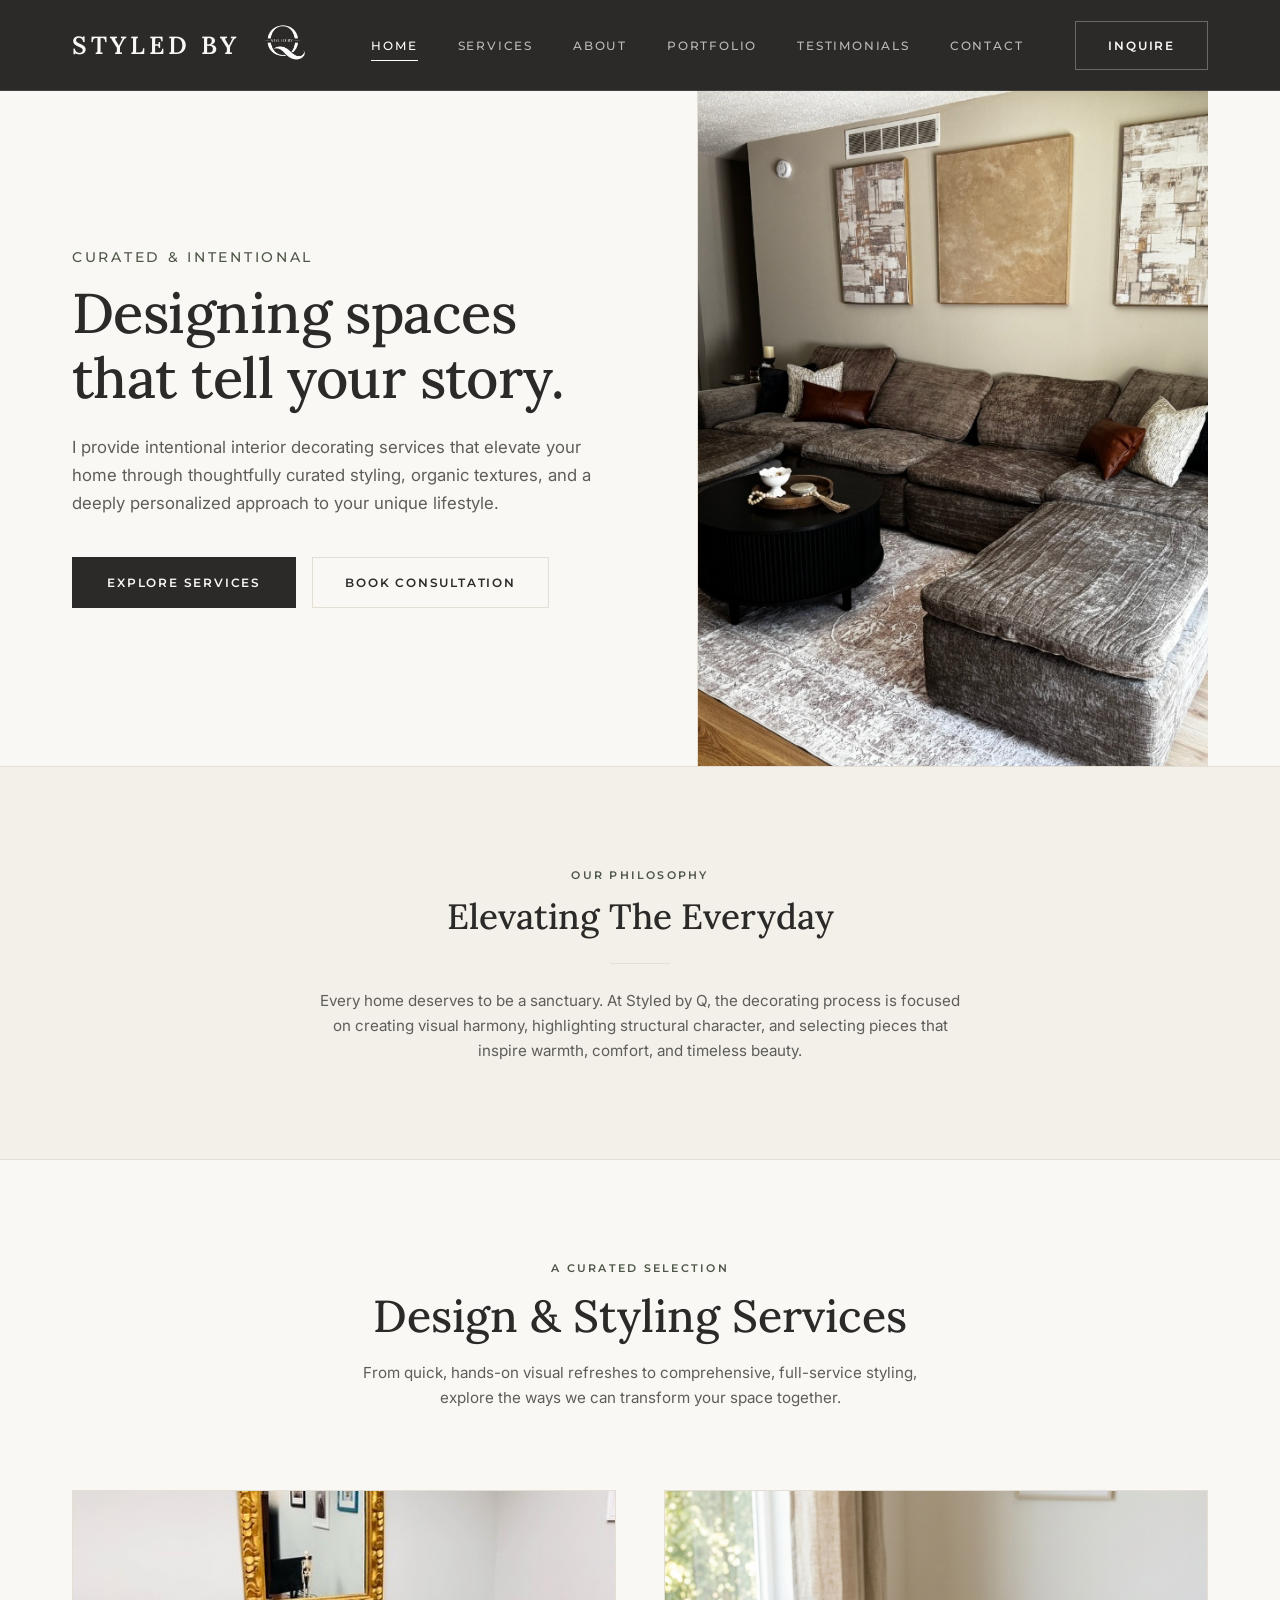
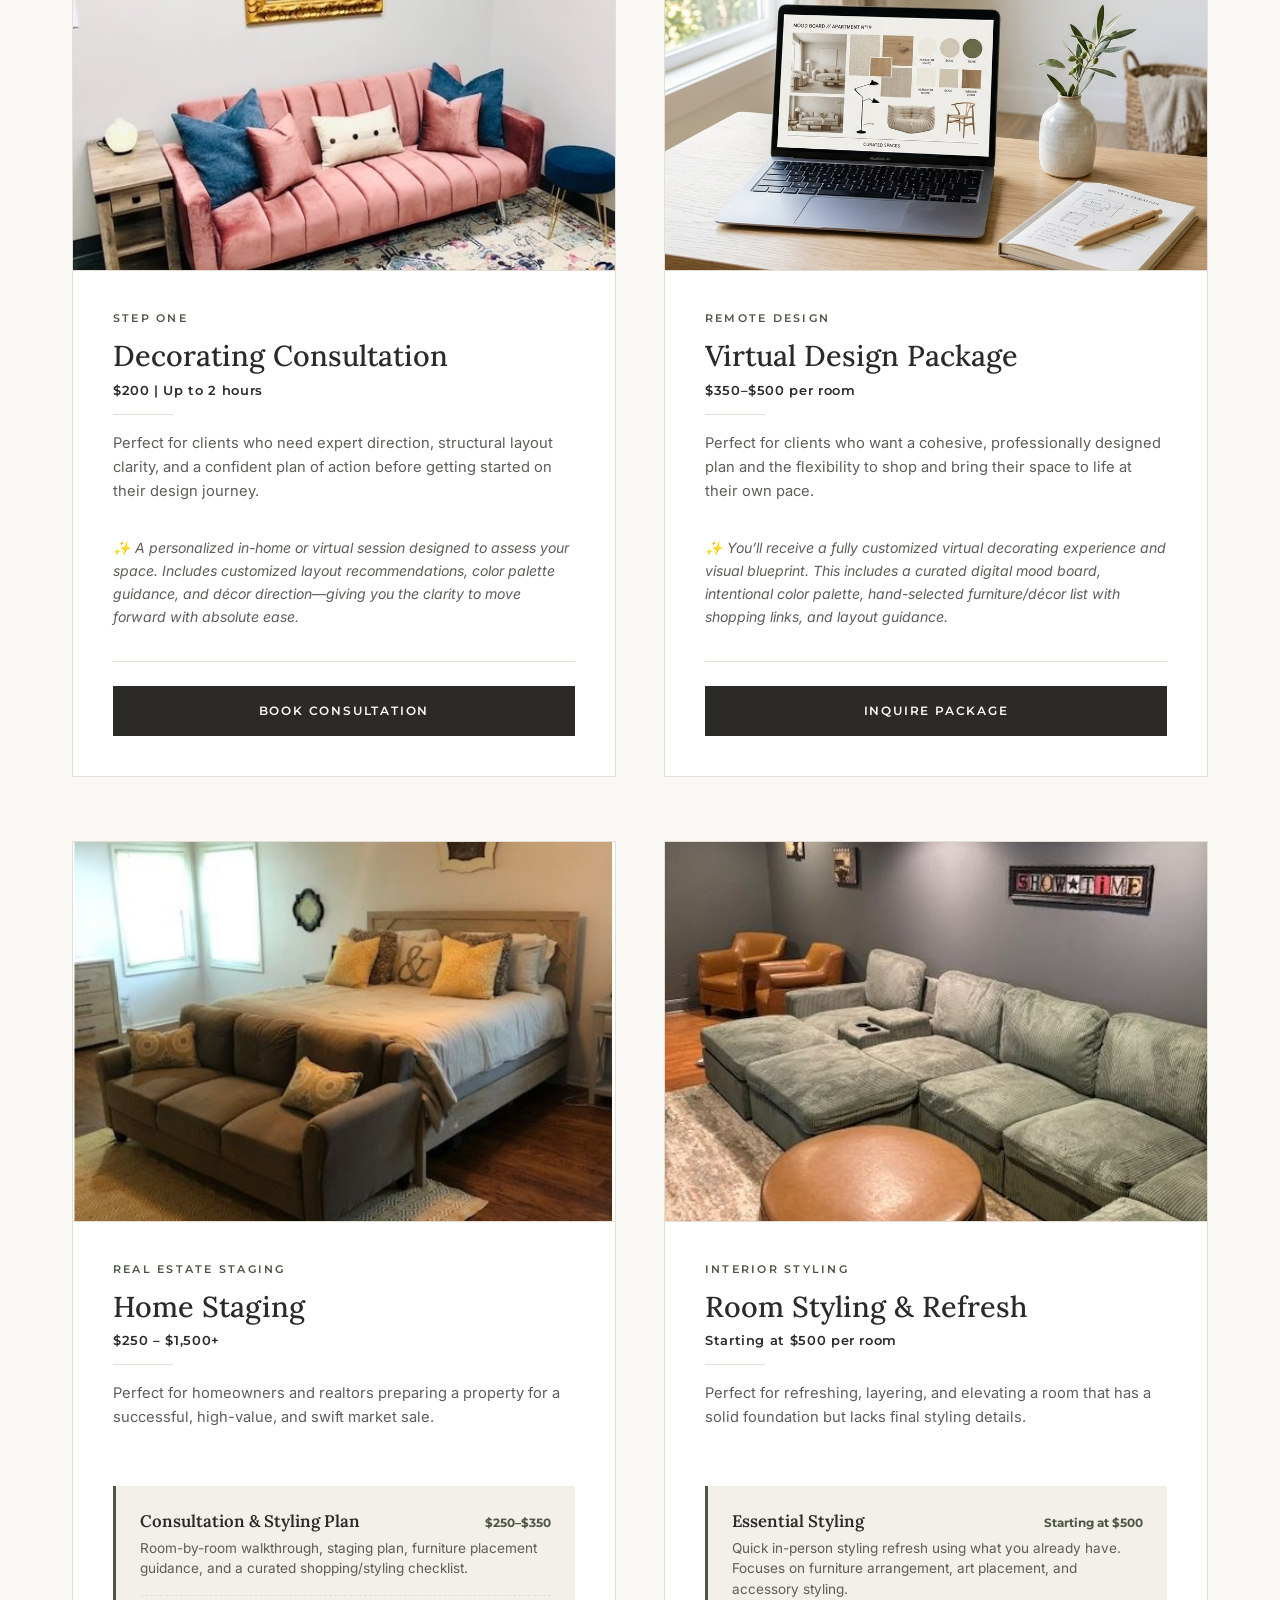
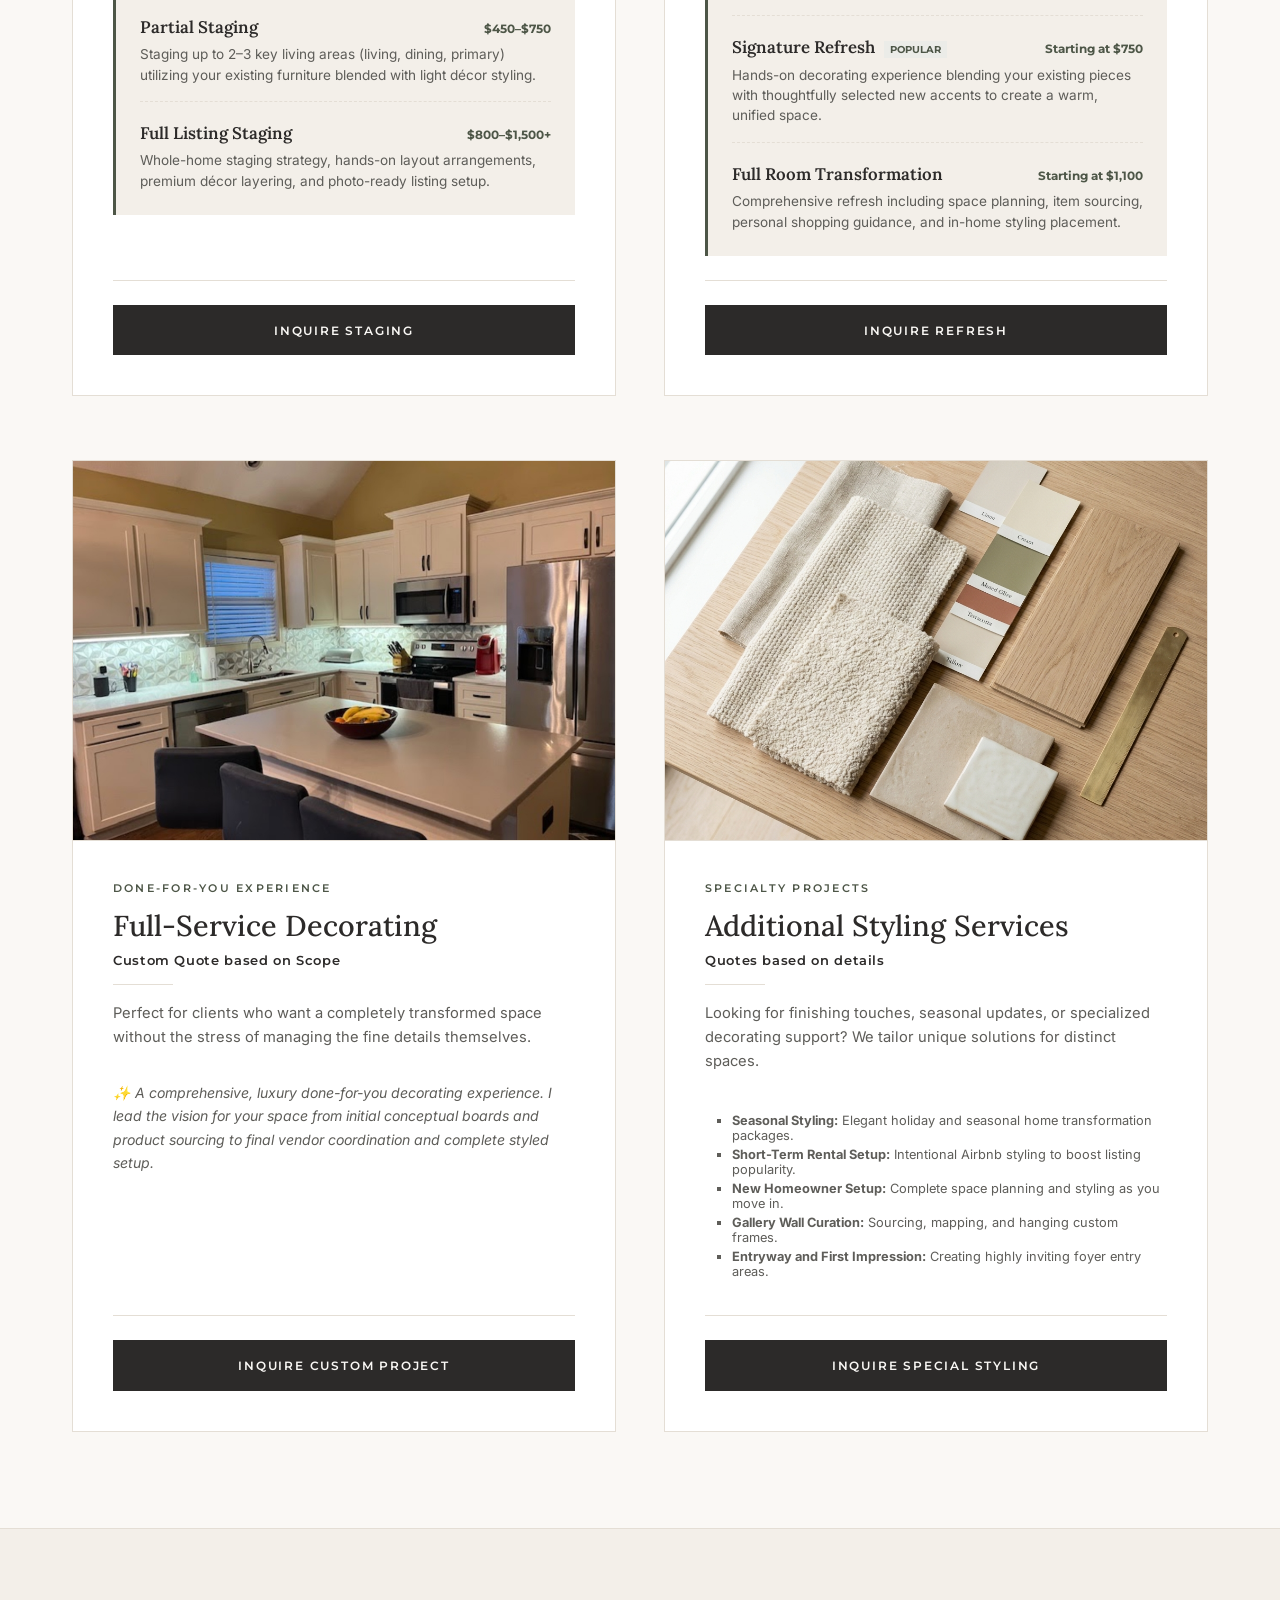
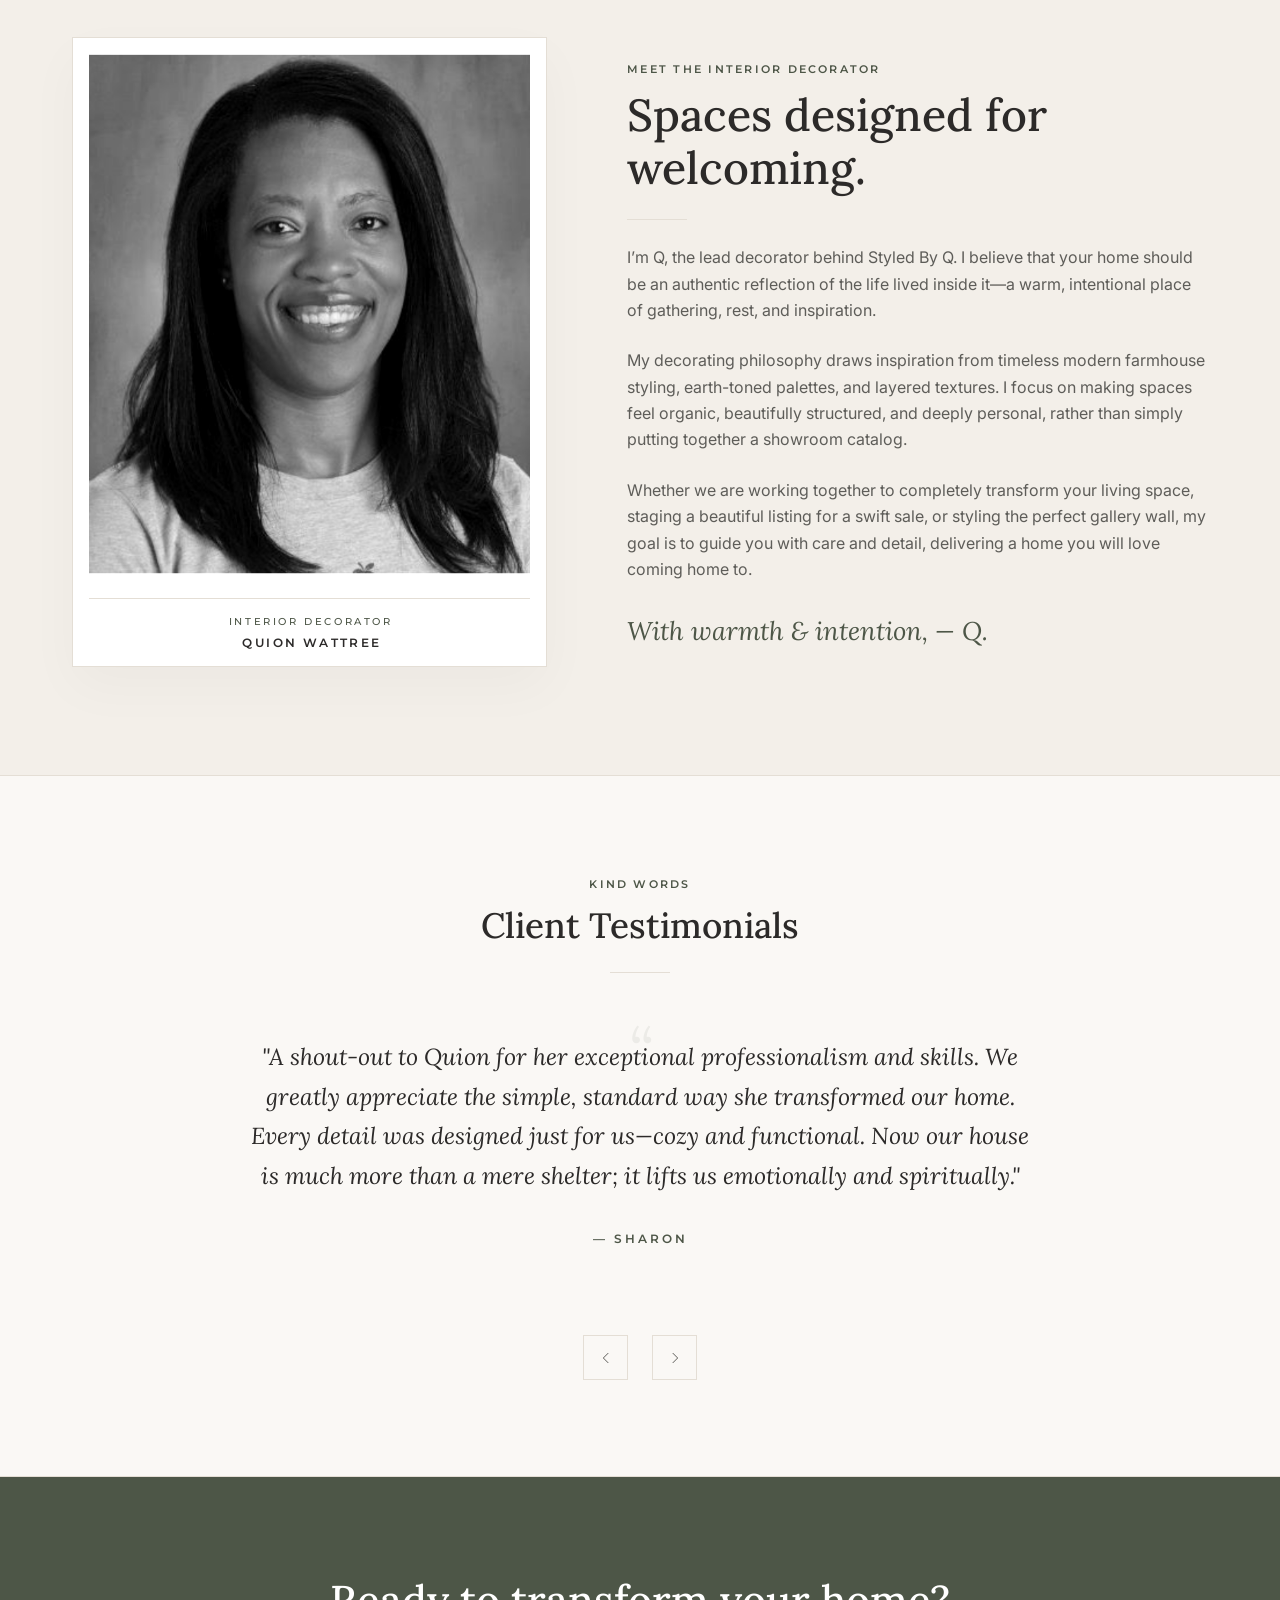
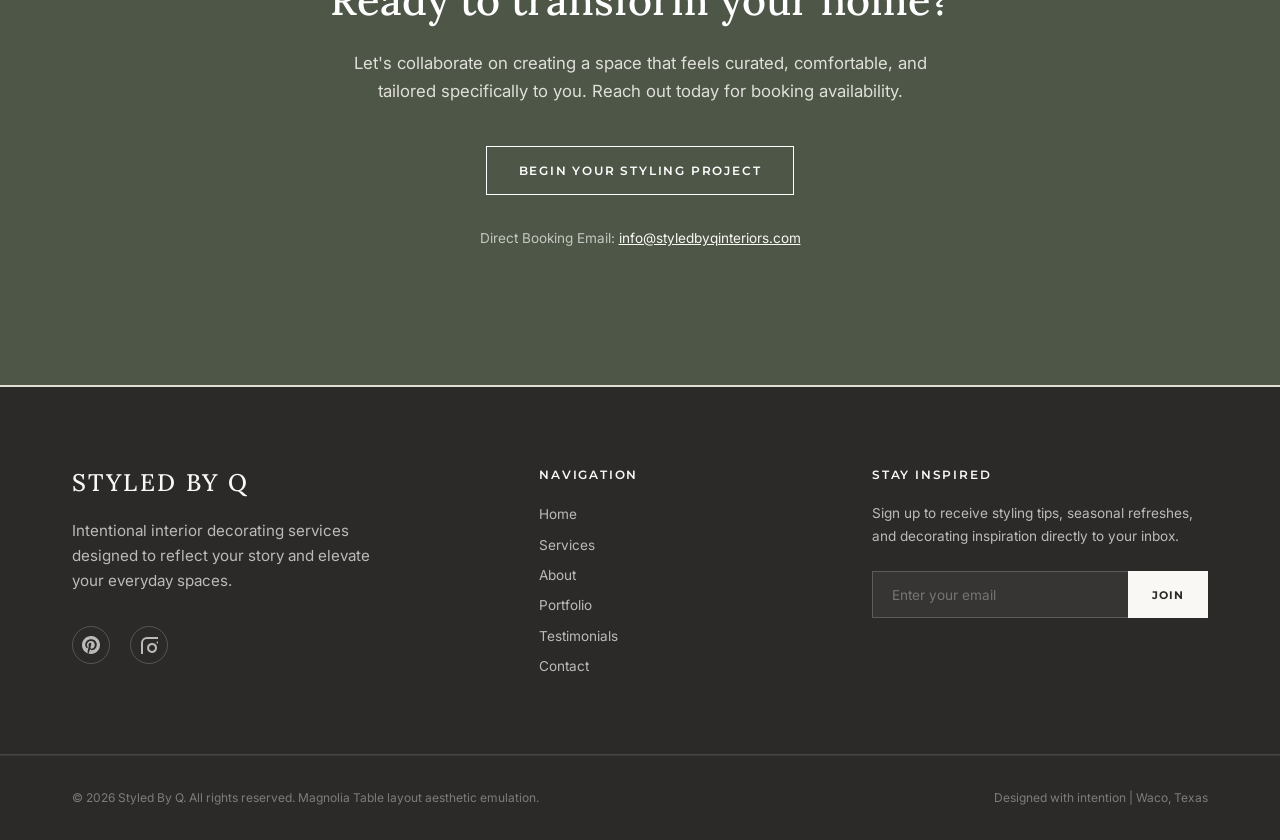
==== commit da4a9bc8: "Update index.html" ====
--- a/index.html
+++ b/index.html
@@ -20,7 +20,7 @@
     
     <!-- Styling stylesheet -->
     <link rel="stylesheet" href="index.css?v=3">
-    <link rel="icon" type="image/png" href="./assets/header_logo.png">
+    <link rel="icon" type="image/png" href="./assets/favicon.png">
 </head>
 <body class="gradient">
 
@@ -345,7 +345,7 @@
             <p>Let's collaborate on creating a space that feels curated, comfortable, and tailored specifically to you. Reach out today for booking availability.</p>
             <div style="display: flex; flex-direction: column; align-items: center; gap: 1rem;">
                 <button class="btn-outline" onclick="openBookingDrawer('General Inquiry')" id="btn-cta-inquire">Begin Your Styling Project</button>
-                <p style="font-size: 0.85rem; color: rgba(250,248,245,0.7); margin-top: 1rem;">Direct Booking Email: <a href="mailto:sweethomej3q@gmail.com" style="text-decoration: underline; color: var(--bg-primary);">sweethomej3q@gmail.com</a></p>
+                <p style="font-size: 0.85rem; color: rgba(250,248,245,0.7); margin-top: 1rem;">Direct Booking Email: <a href="mailto:info@styledbyqinteriors.com" style="text-decoration: underline; color: var(--bg-primary);">info@styledbyqinteriors.com</a></p>
             </div>
         </div>
     </section>
@@ -372,20 +372,25 @@
                 </div>
                 
                 <!-- Inquiry Form -->
-                <form id="booking-inquiry-form" onsubmit="handleFormSubmit(event)">
+                <form id="booking-inquiry-form" action="https://formsubmit.co/info@styledbyqinteriors.com" method="POST" target="submit-iframe" onsubmit="handleFormSubmit(event)">
+                    <!-- FormSubmit Configuration -->
+                    <input type="hidden" name="_subject" value="New Website Inquiry | Styled By Q">
+                    <input type="hidden" name="_captcha" value="false">
+                    <input type="hidden" name="_autoresponse" value="Thank you for contacting Styled By Q! We have received your inquiry and will reach out to you shortly.">
+                    
                     <div class="form-group">
                         <label class="form-label" for="client-name">Full Name</label>
-                        <input type="text" id="client-name" class="form-control" placeholder="Enter your full name" required>
+                        <input type="text" id="client-name" name="name" class="form-control" placeholder="Enter your full name" required>
                     </div>
                     
                     <div class="form-group">
                         <label class="form-label" for="client-email">Email Address</label>
-                        <input type="email" id="client-email" class="form-control" placeholder="yourname@domain.com" required>
+                        <input type="email" id="client-email" name="email" class="form-control" placeholder="yourname@domain.com" required>
                     </div>
                     
                     <div class="form-group">
                         <label class="form-label" for="selected-service">Selected Service</label>
-                        <select id="selected-service" class="form-control" required>
+                        <select id="selected-service" name="service" class="form-control" required>
                             <option value="General Inquiry">General Inquiry</option>
                             <option value="Decorating Consultation">Decorating Consultation</option>
                             <option value="Virtual Design Package">Virtual Design Package</option>
@@ -398,11 +403,14 @@
                     
                     <div class="form-group">
                         <label class="form-label" for="client-details">About Your Space</label>
-                        <textarea id="client-details" class="form-control" placeholder="Briefly describe your room, your goals, and your styling dreams..." required></textarea>
+                        <textarea id="client-details" name="message" class="form-control" placeholder="Briefly describe your room, your goals, and your styling dreams..." required></textarea>
                     </div>
                     
                     <button type="submit" class="btn-primary form-submit-btn" id="btn-submit-inquiry">Send Inquiry</button>
                 </form>
+                
+                <!-- Hidden Target Iframe to receive FormSubmit response without reloading -->
+                <iframe name="submit-iframe" id="submit-iframe" style="display: none;"></iframe>
             </div>
         </div>
     </div>
@@ -458,6 +466,6 @@
     </footer>
 
     <!-- App Script -->
-    <script src="app.js"></script>
+    <script src="app.js?v=2"></script>
 </body>
 </html>
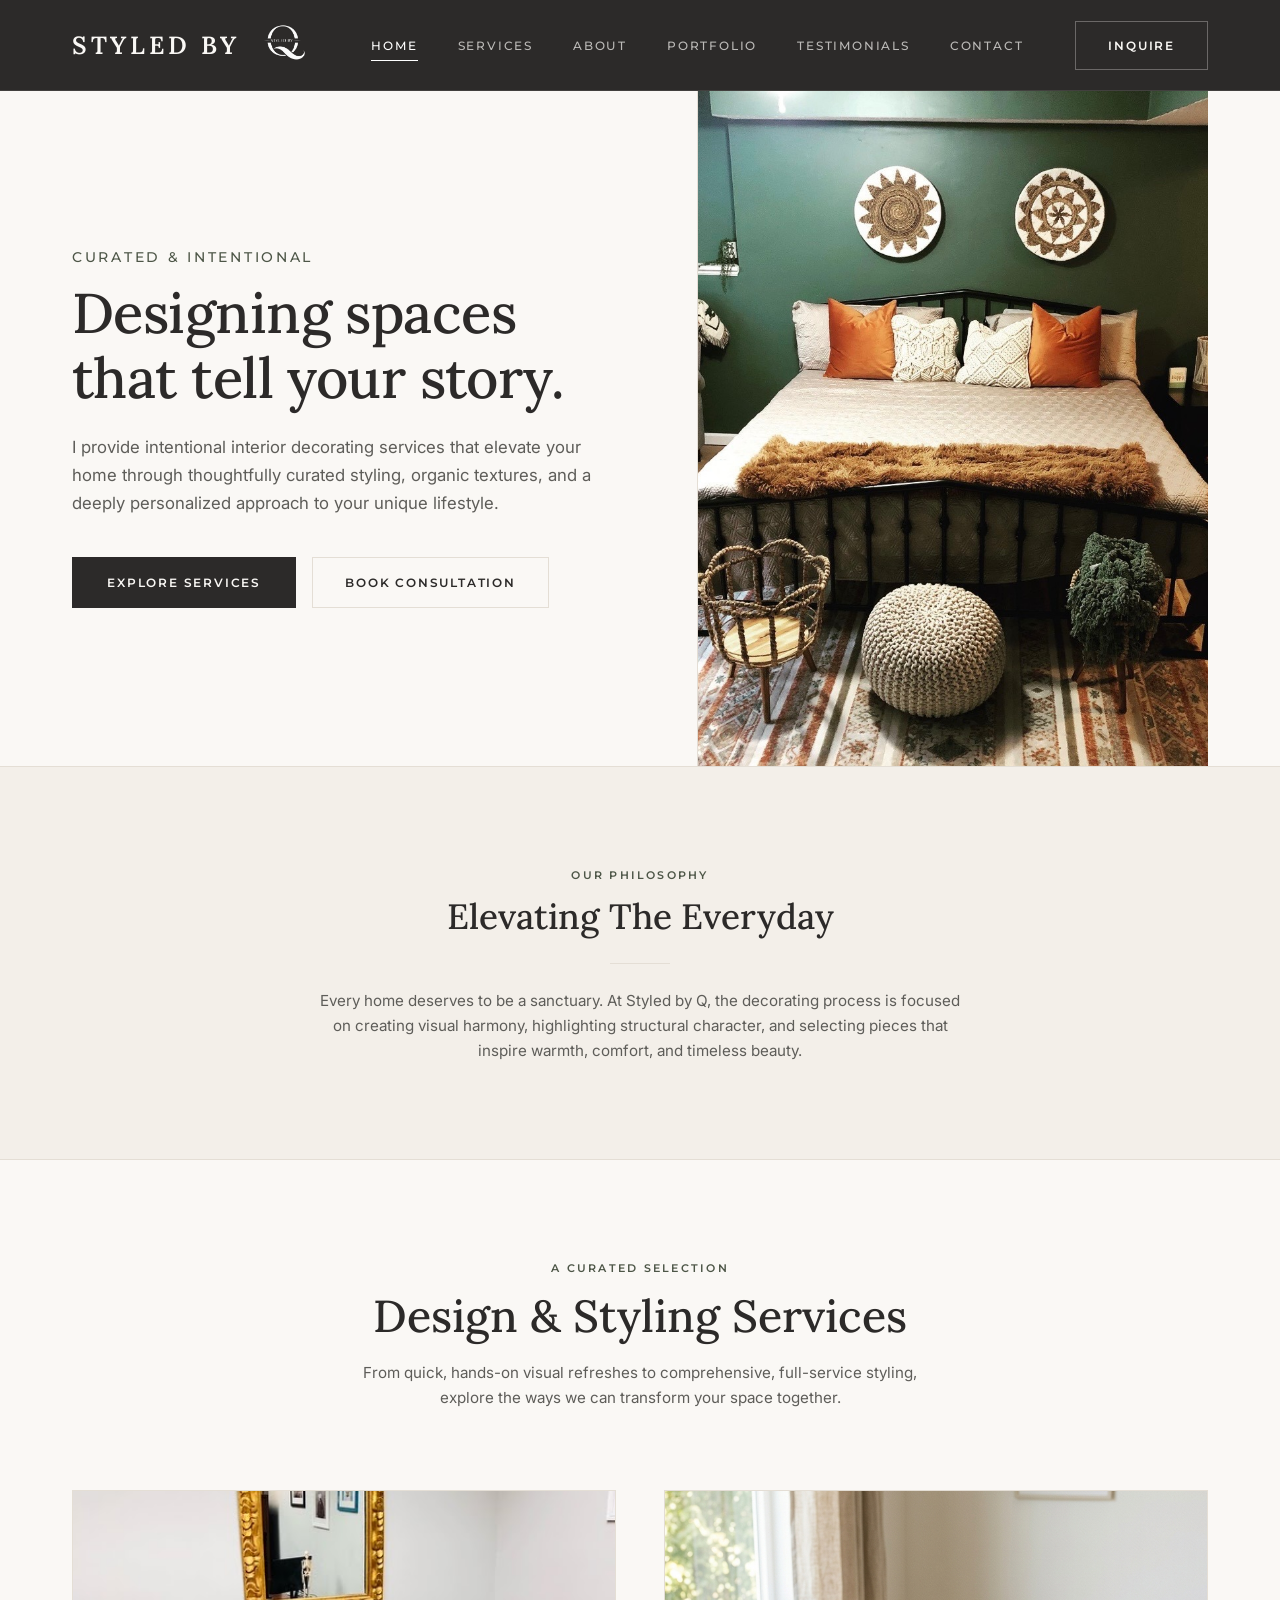
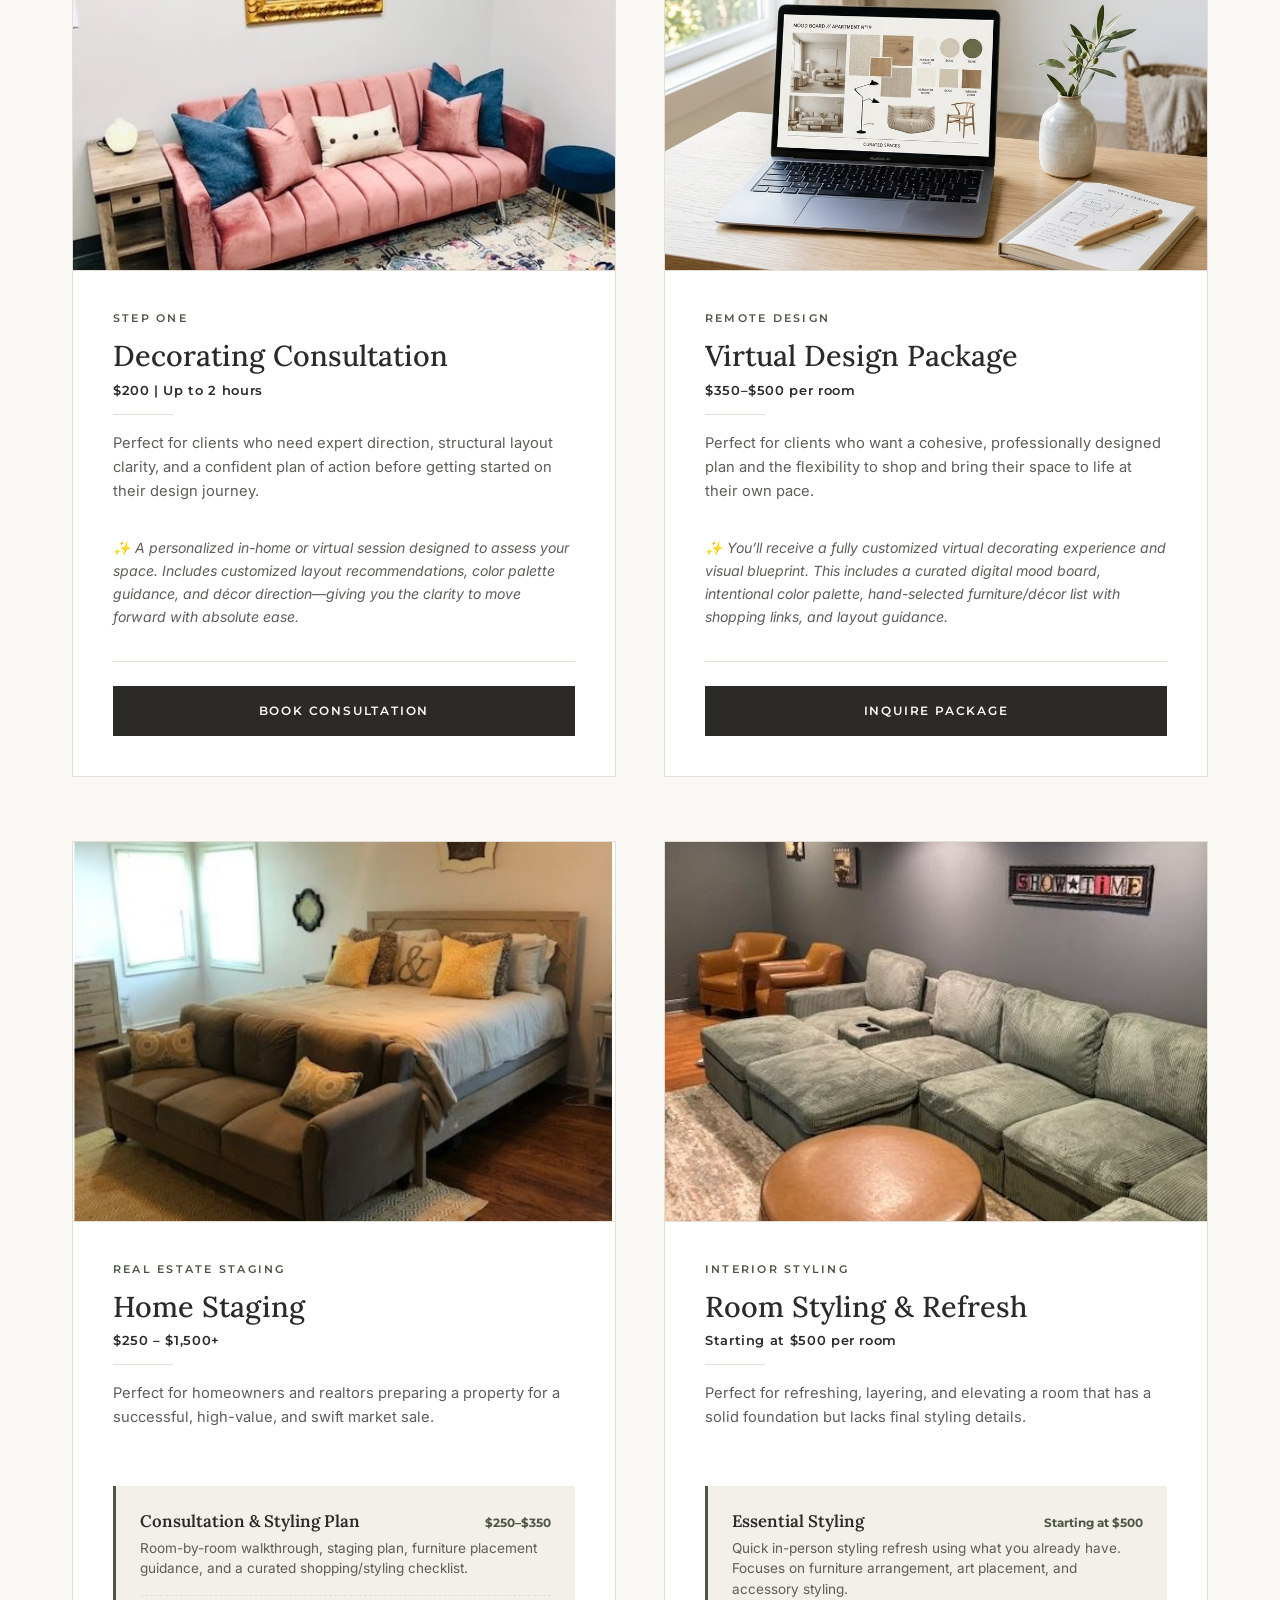
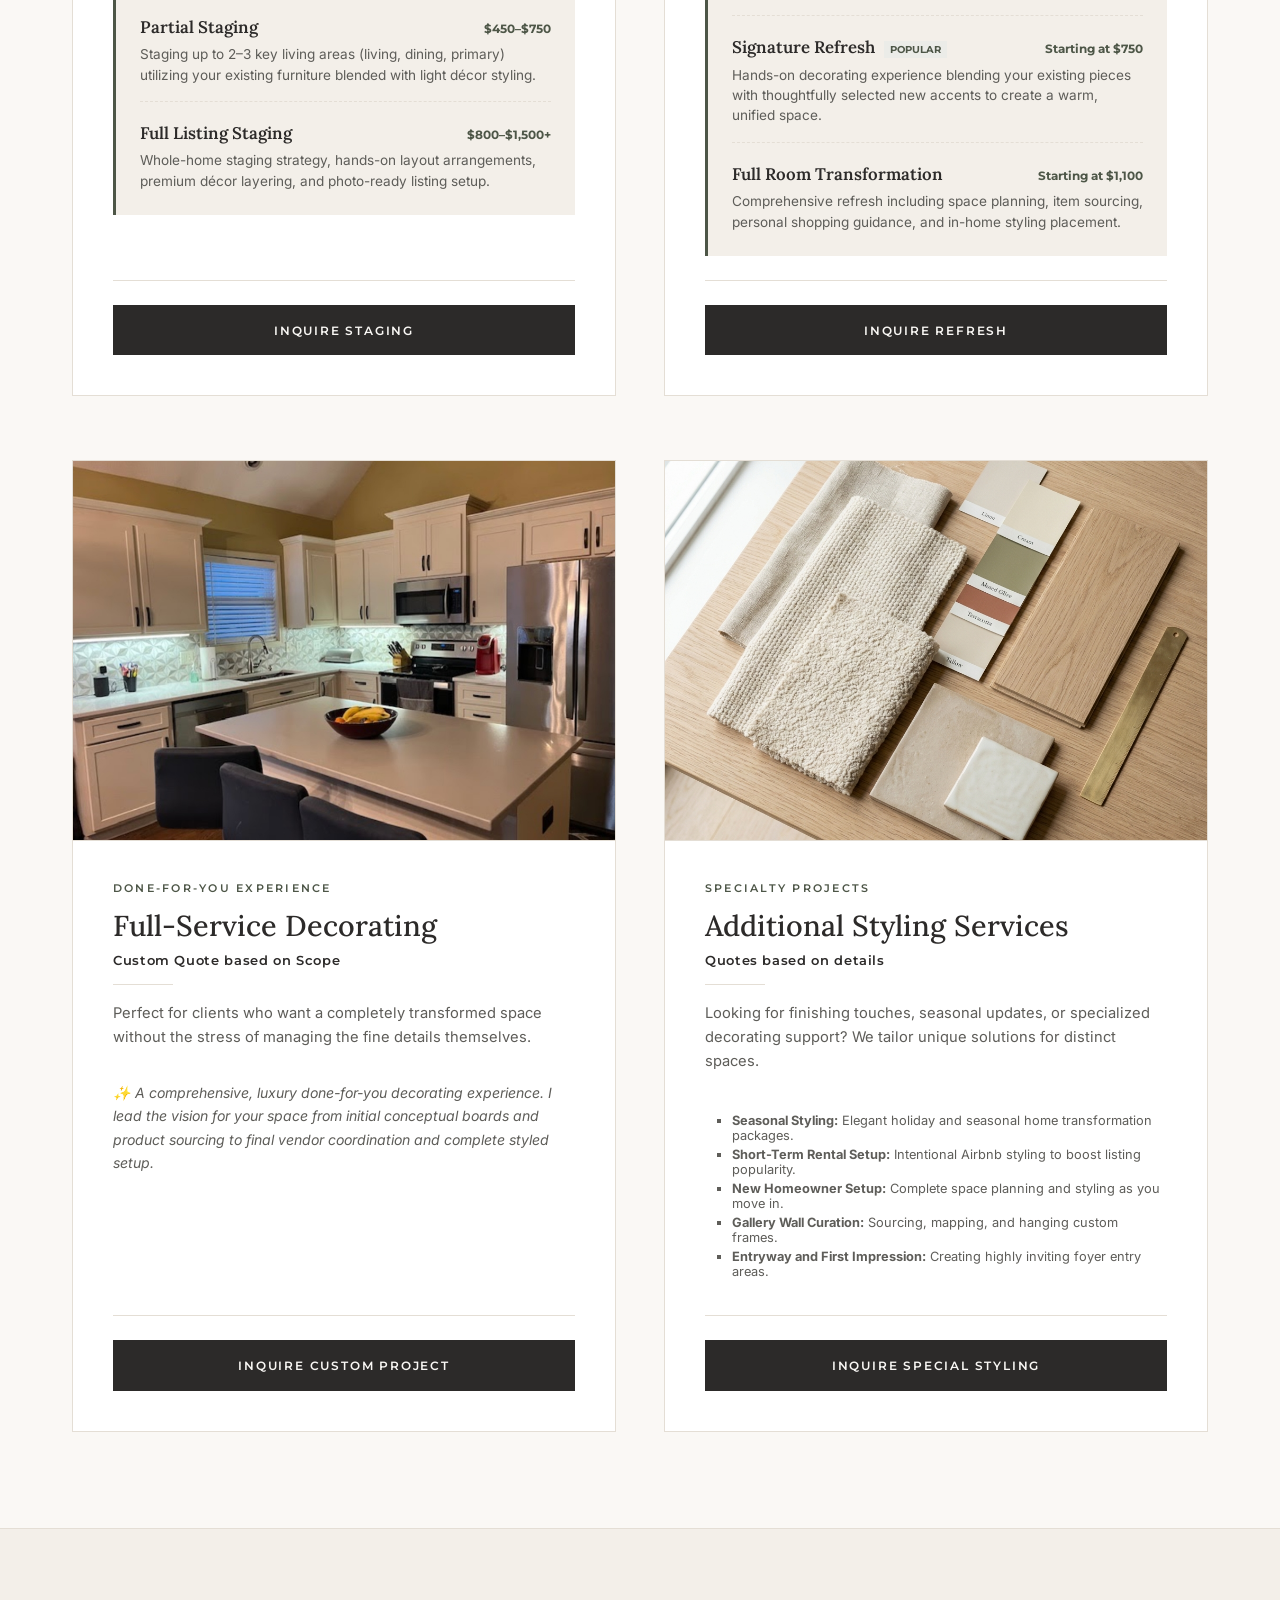
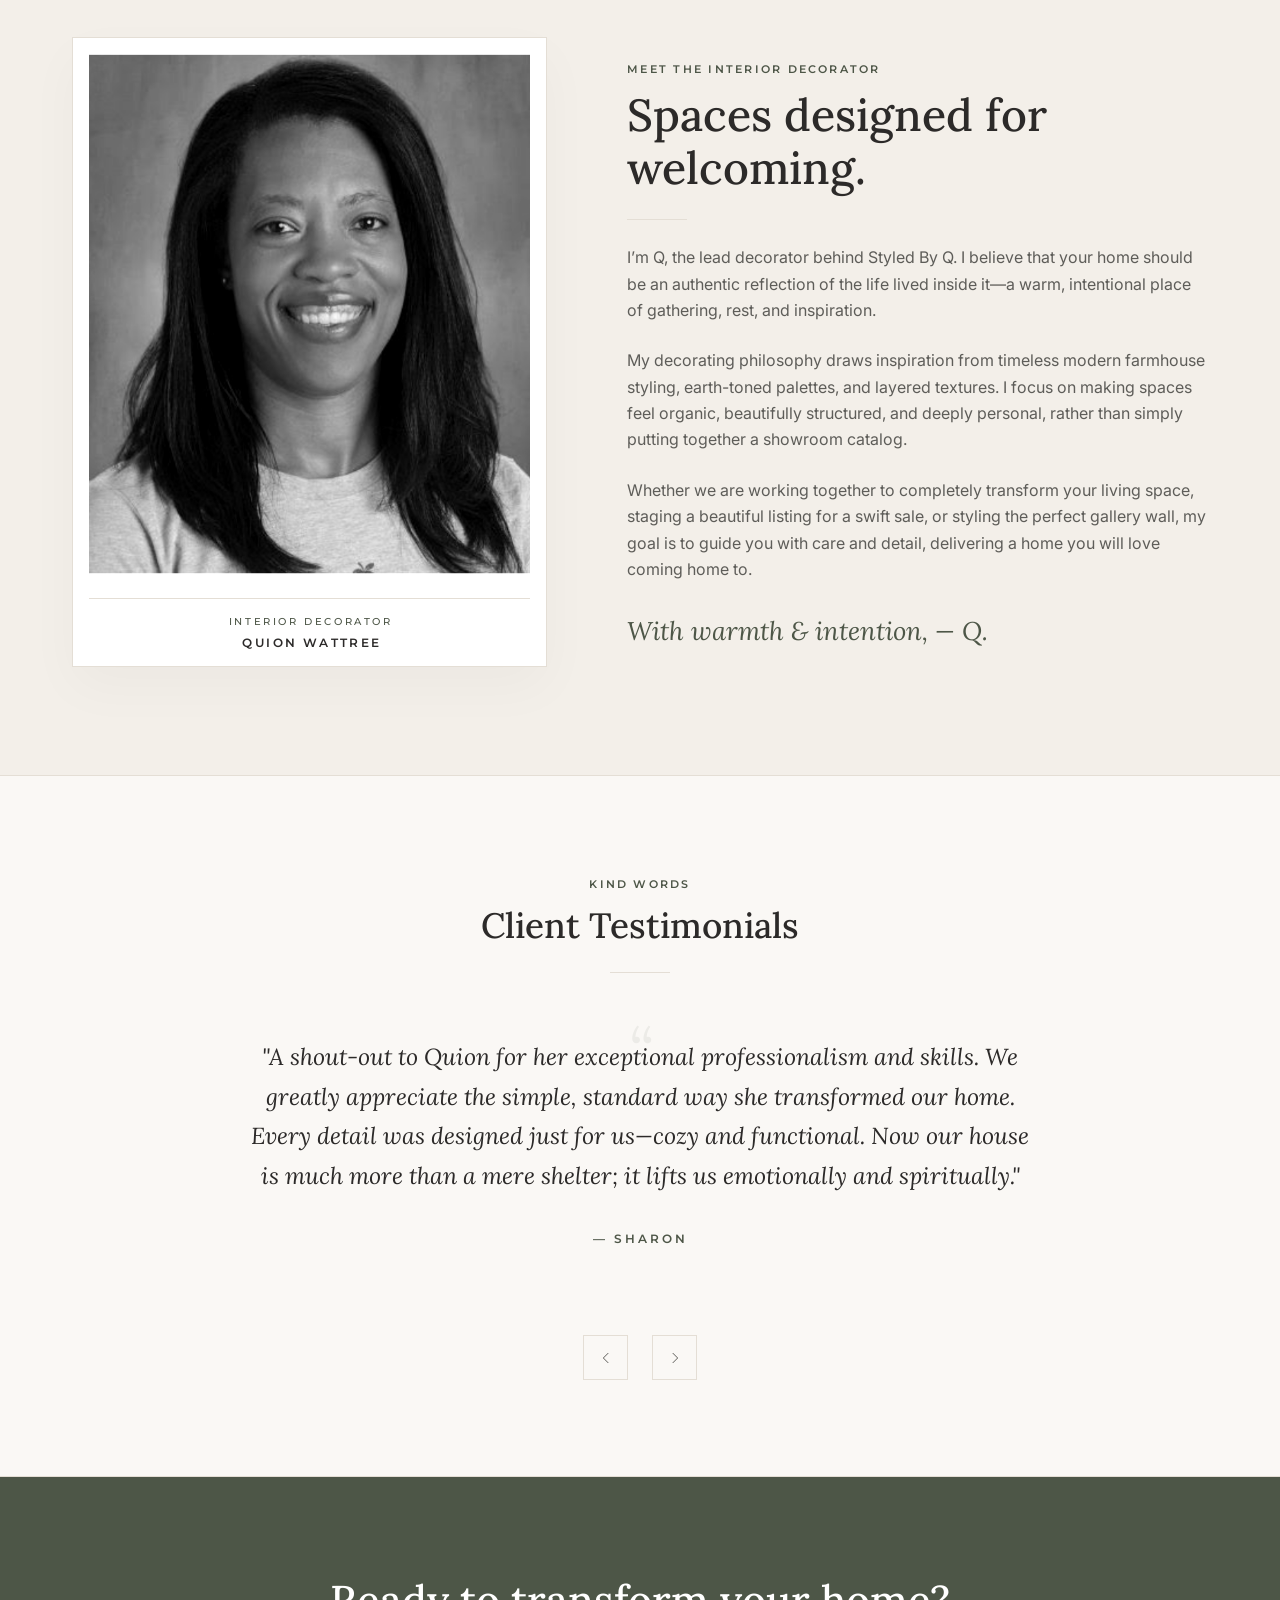
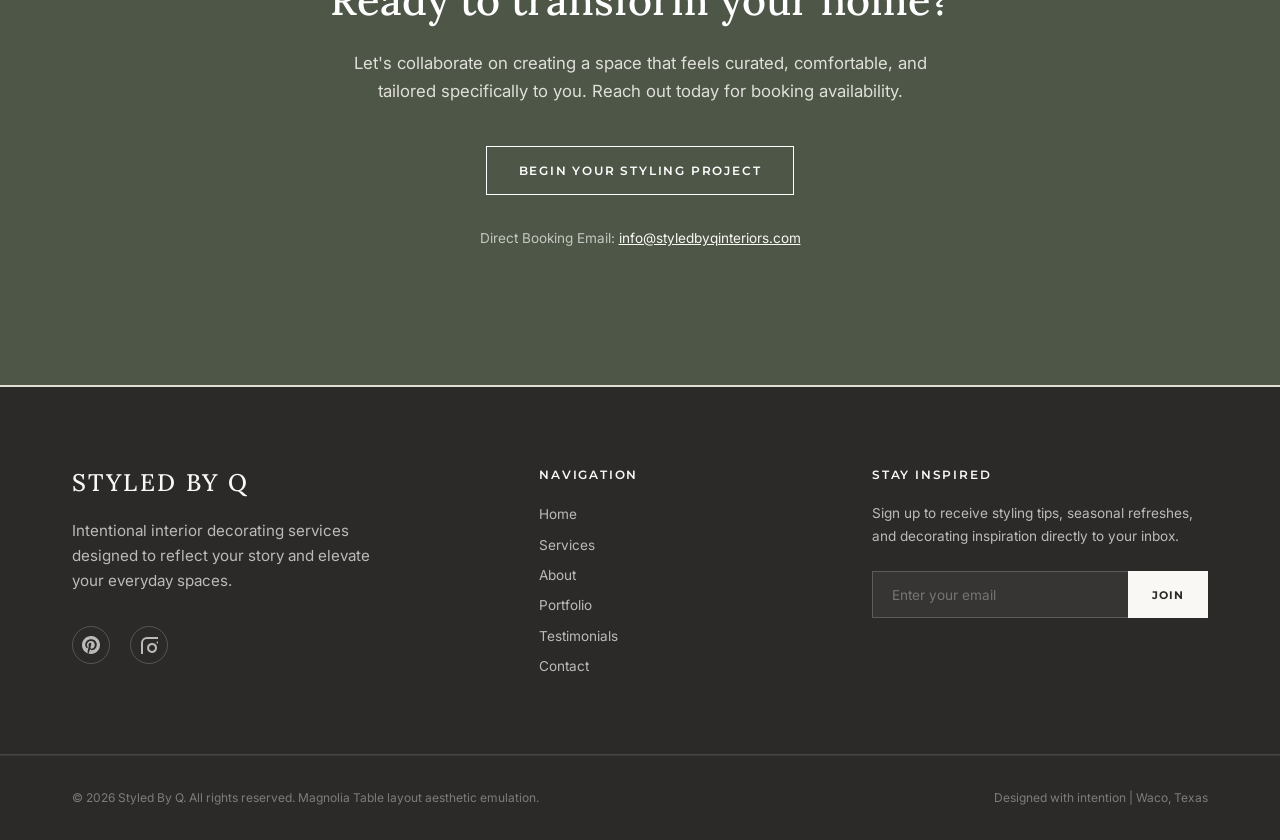
==== commit 1832629e: "update" ====
--- a/index.html
+++ b/index.html
@@ -69,7 +69,7 @@
                     </div>
                 </div>
                 <div class="hero-image-wrapper">
-                    <img src="./assets/hero_living_room.jpg" alt="Cozy modern farmhouse styled living room with a large modular sectional sofa and warm neutrals" class="hero-image" loading="eager">
+                    <img src="./assets/hero_living_room.jpg" alt="Styled bedroom with deep green accent wall, burnt orange velvet pillows, boho woven wall art, and layered earth-tone textures" class="hero-image" loading="eager">
                 </div>
             </div>
         </div>
@@ -372,11 +372,11 @@
                 </div>
                 
                 <!-- Inquiry Form -->
-                <form id="booking-inquiry-form" action="https://formsubmit.co/info@styledbyqinteriors.com" method="POST" target="submit-iframe" onsubmit="handleFormSubmit(event)">
+                <form id="booking-inquiry-form" action="https://formsubmit.co/info@styledbyqinteriors.com" method="POST" onsubmit="handleFormSubmit(event)">
                     <!-- FormSubmit Configuration -->
                     <input type="hidden" name="_subject" value="New Website Inquiry | Styled By Q">
-                    <input type="hidden" name="_captcha" value="false">
-                    <input type="hidden" name="_autoresponse" value="Thank you for contacting Styled By Q! We have received your inquiry and will reach out to you shortly.">
+                    <input type="hidden" name="_next" id="form-next-url" value="">
+                    <input type="hidden" name="_autoresponse" value="Thank you for contacting Styled By Q! We have received your inquiry and someone will contact you shortly.">
                     
                     <div class="form-group">
                         <label class="form-label" for="client-name">Full Name</label>
@@ -408,9 +408,7 @@
                     
                     <button type="submit" class="btn-primary form-submit-btn" id="btn-submit-inquiry">Send Inquiry</button>
                 </form>
-                
-                <!-- Hidden Target Iframe to receive FormSubmit response without reloading -->
-                <iframe name="submit-iframe" id="submit-iframe" style="display: none;"></iframe>
+
             </div>
         </div>
     </div>
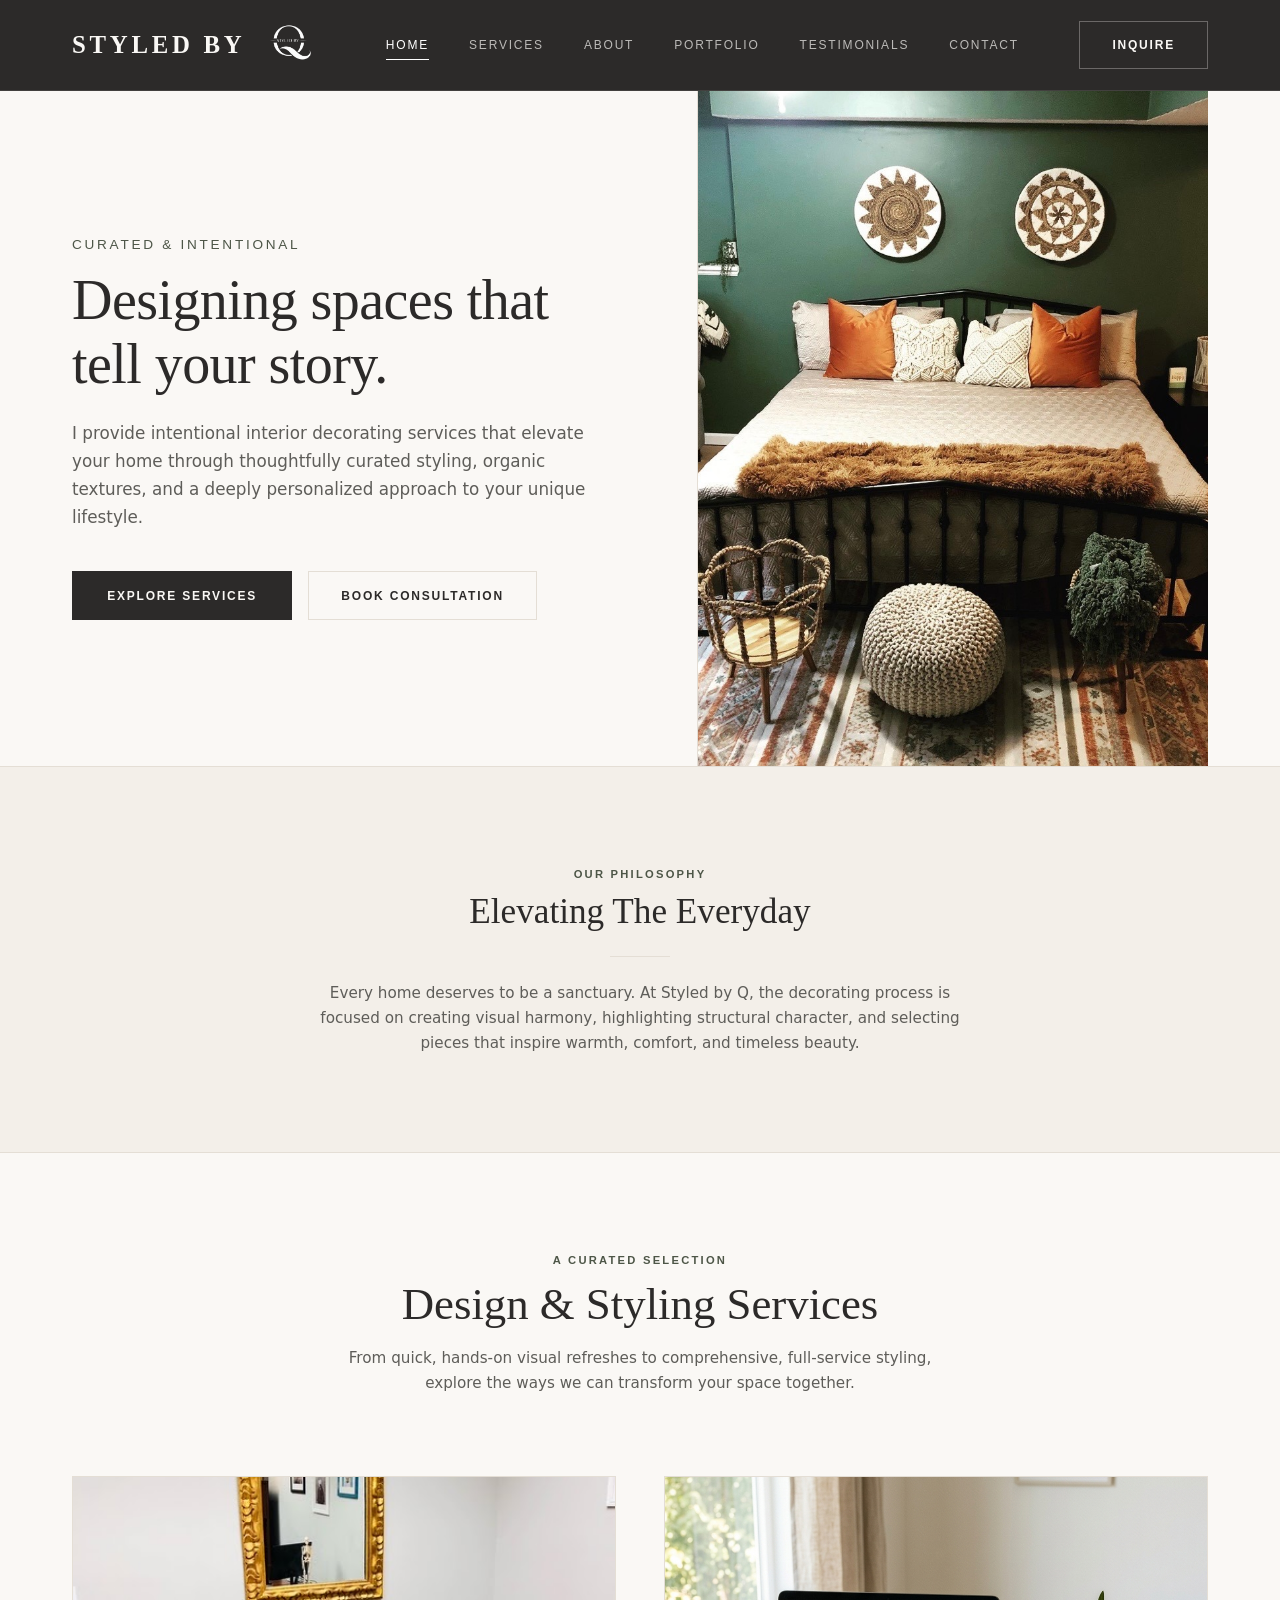
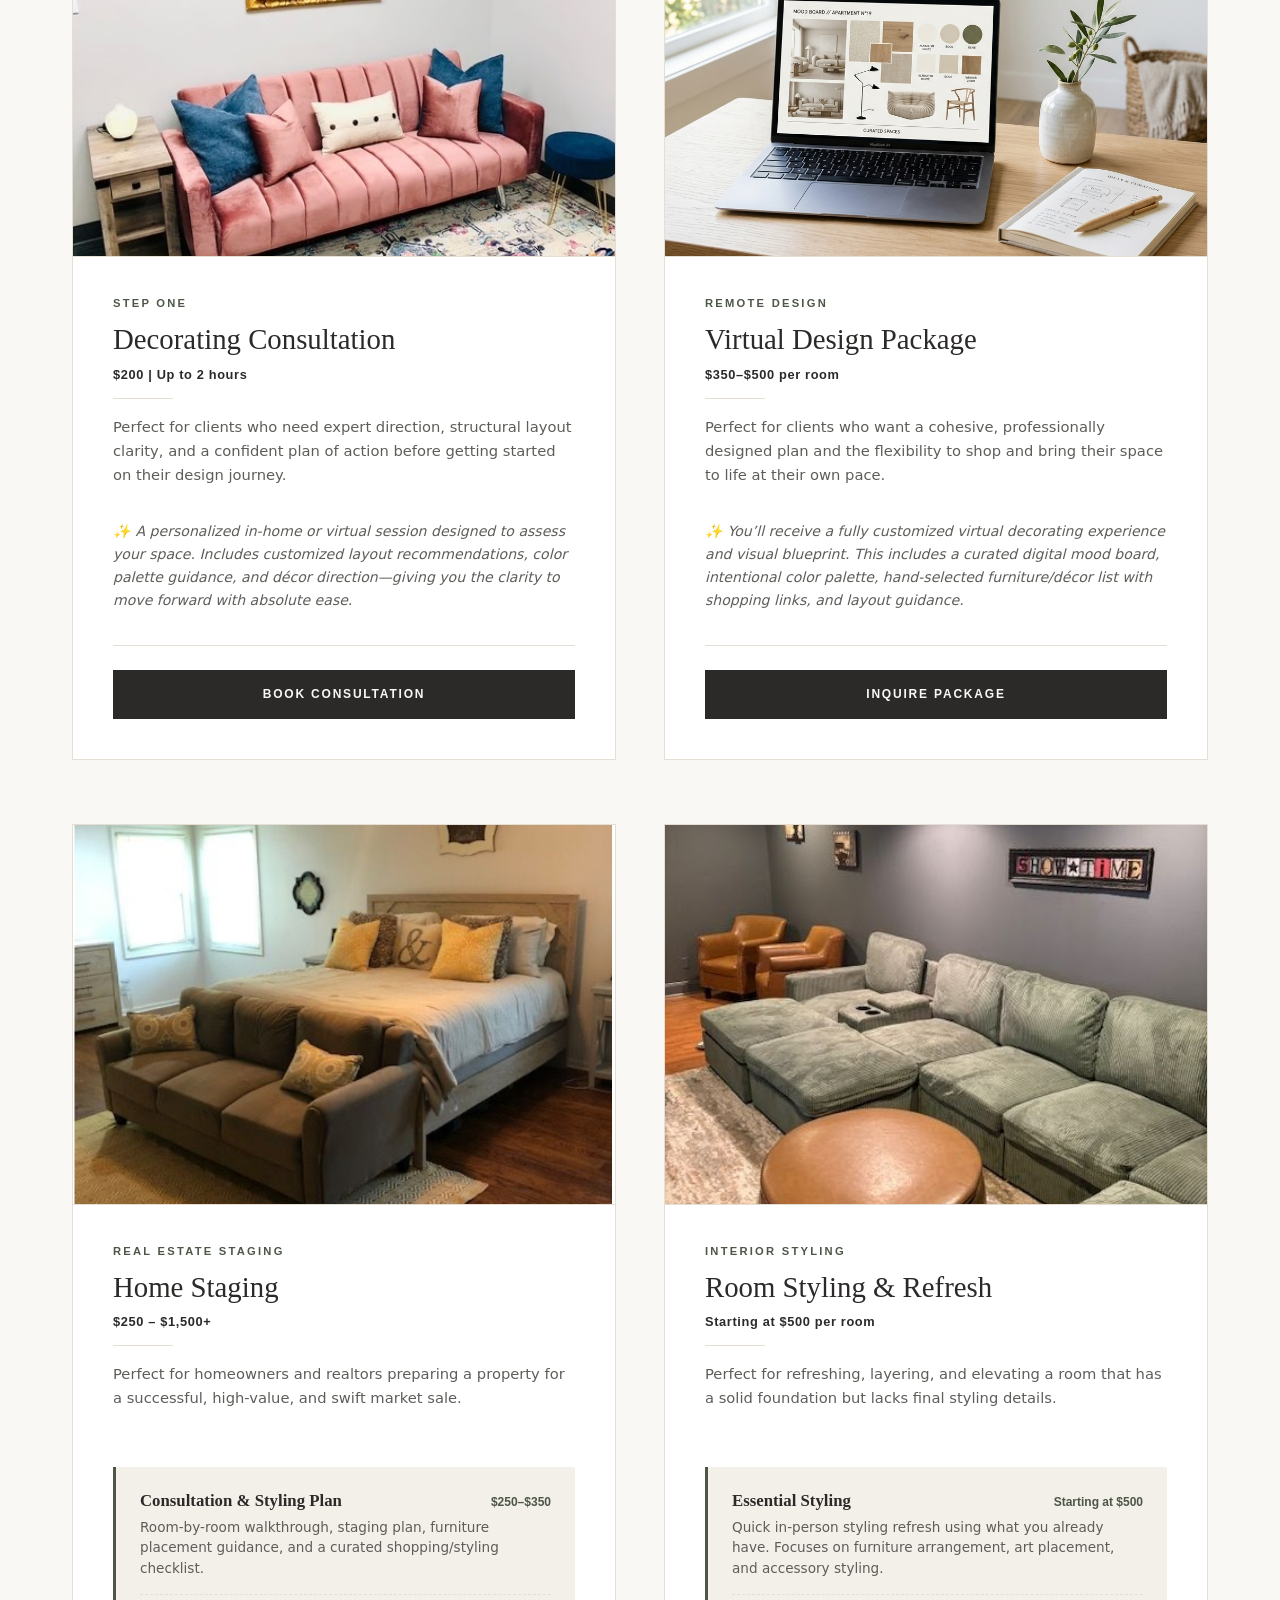
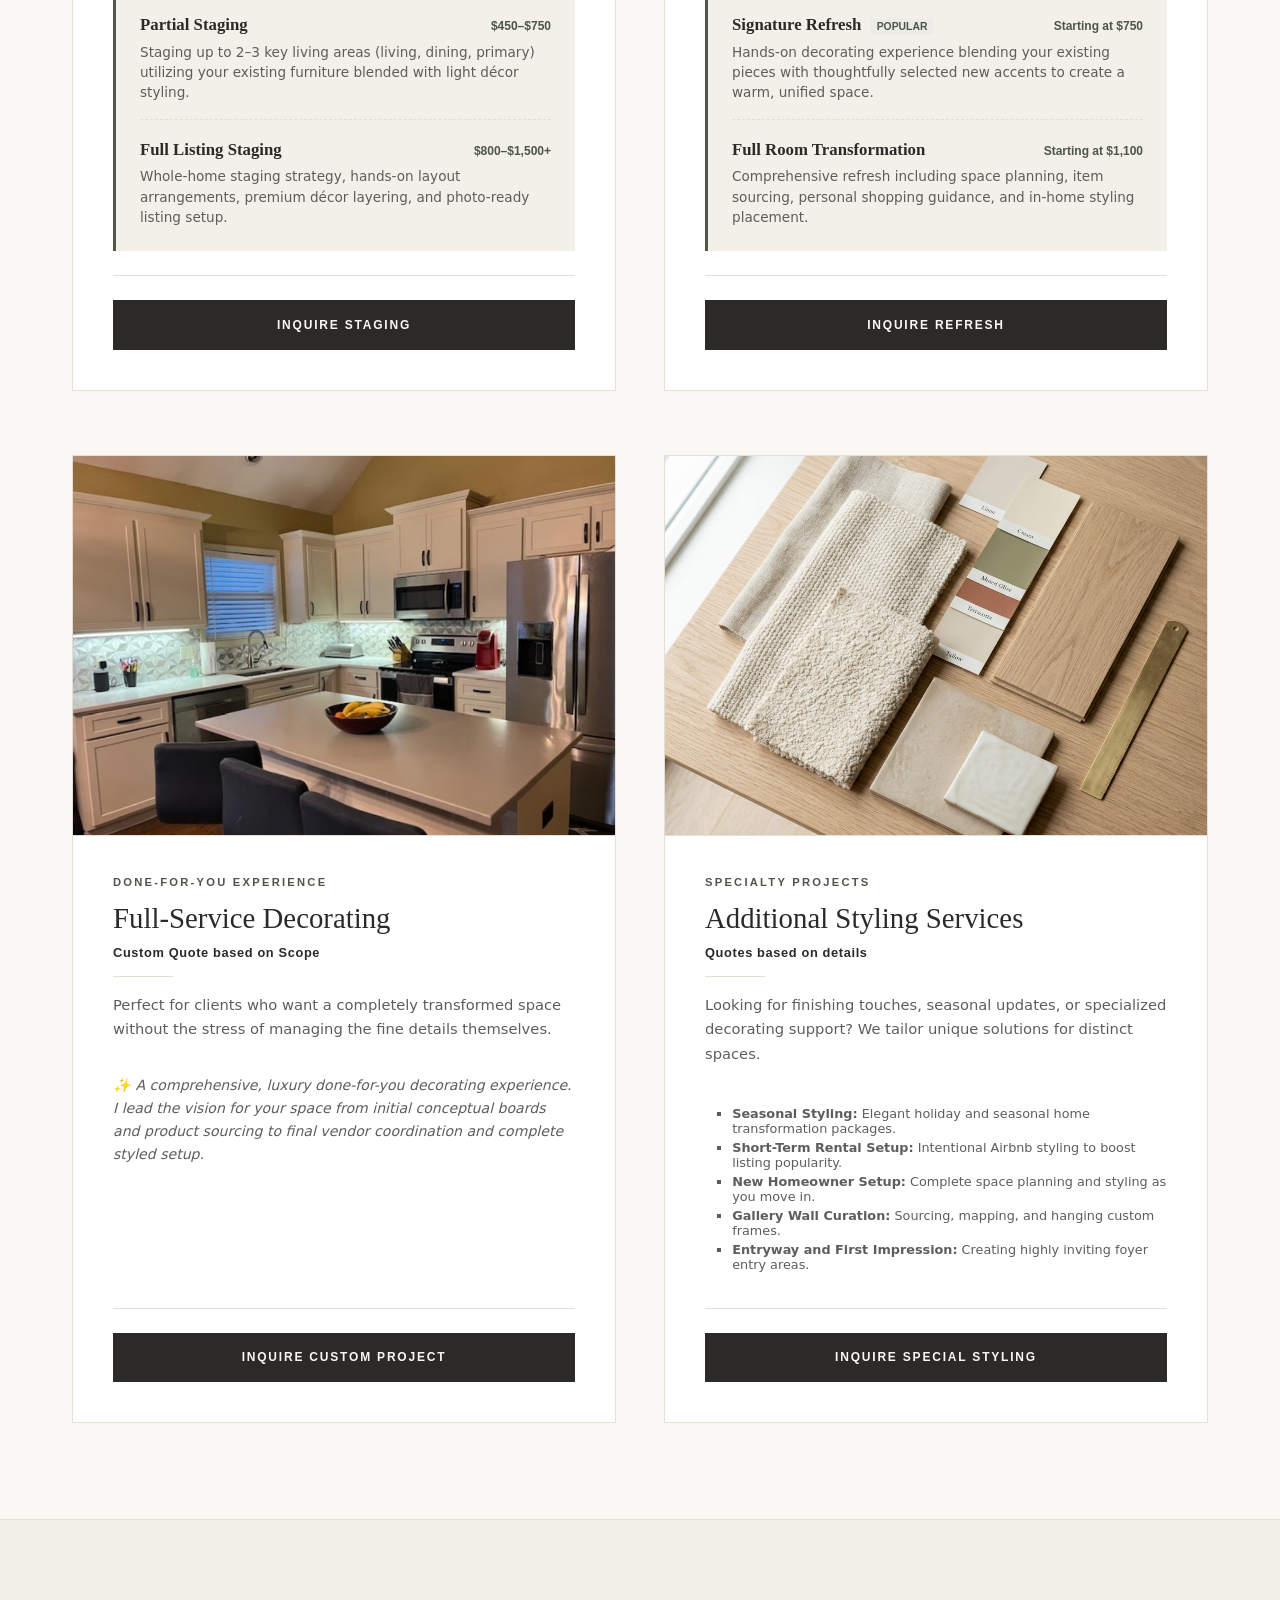
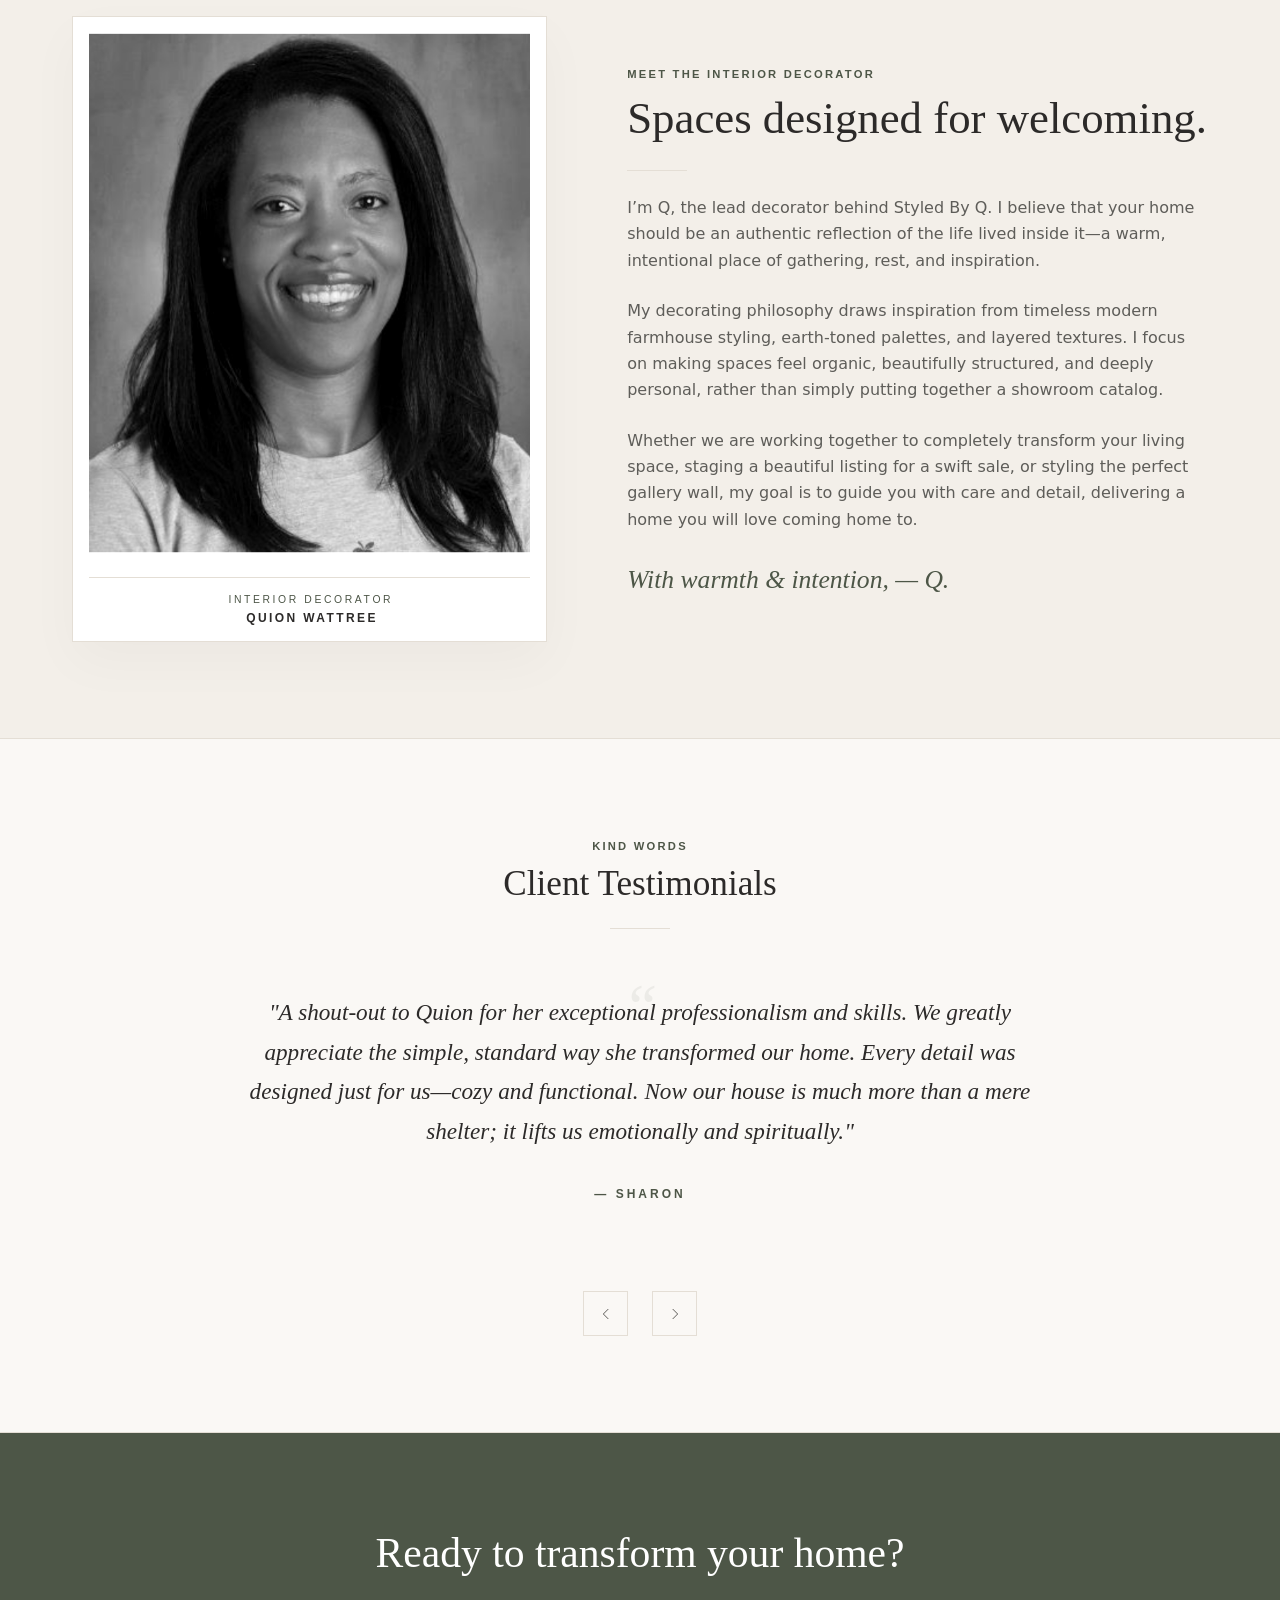
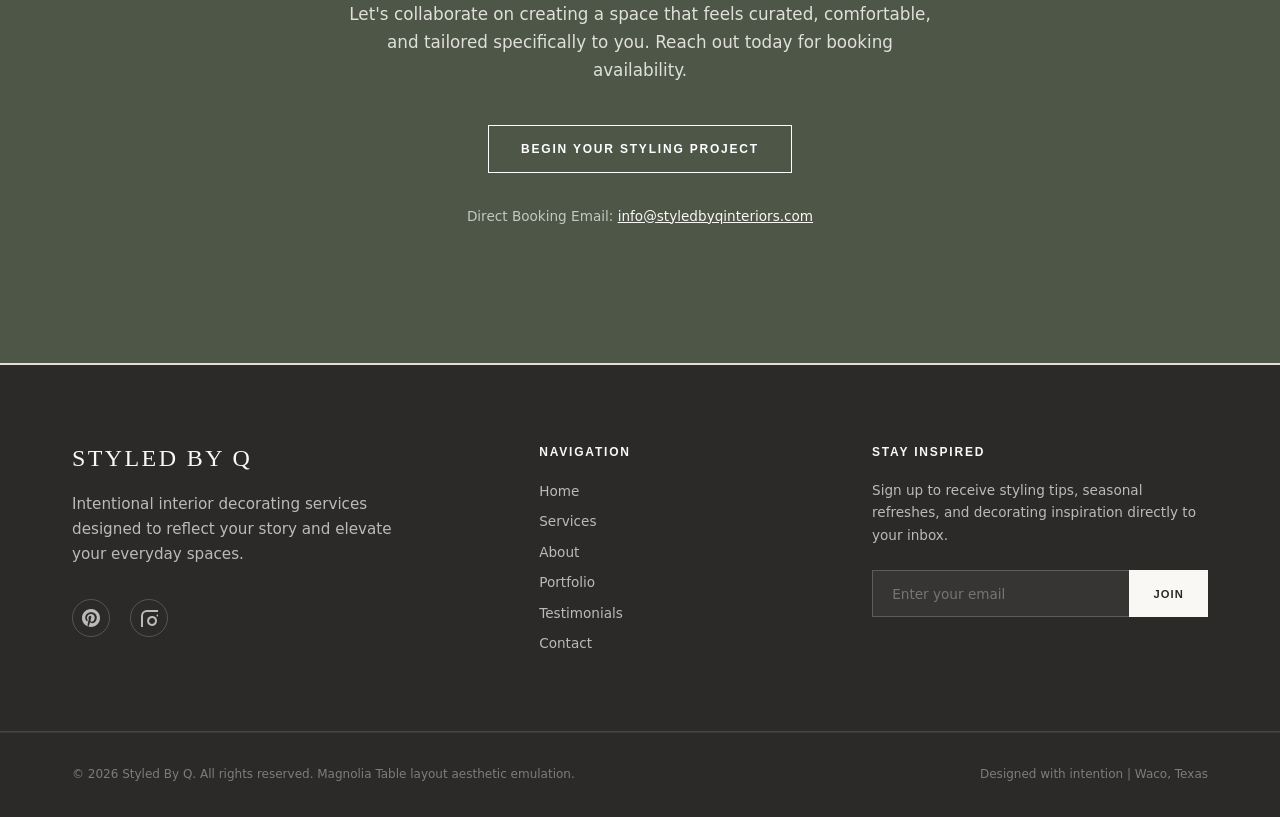
==== commit 2030a30f: "feat: add portfolio page with interactive before-and-after image sliders and toggle views" ====
--- a/index.html
+++ b/index.html
@@ -4,6 +4,10 @@
     <meta charset="UTF-8">
     <meta name="viewport" content="width=device-width, initial-scale=1.0">
     <meta http-equiv="X-UA-Compatible" content="IE=edge">
+
+    <!-- Security Headers -->
+    <meta http-equiv="Content-Security-Policy" content="default-src 'self'; script-src 'self'; style-src 'self' 'unsafe-inline' https://fonts.googleapis.com; font-src https://fonts.gstatic.com; img-src 'self' data:; form-action https://formsubmit.co; frame-ancestors 'none'; base-uri 'self';">
+    <meta name="referrer" content="strict-origin-when-cross-origin">
     
     <!-- SEO Optimization -->
     <title>Styled By Q | Intentional Interior Decorating & Home Staging Services</title>
@@ -42,14 +46,18 @@
             </nav>
             
             <div class="cta-nav">
-                <button class="btn-outline" onclick="openBookingDrawer('General Inquiry')" id="btn-header-inquire">Inquire</button>
+                <button class="btn-outline" id="btn-header-inquire">Inquire</button>
             </div>
             
             <button class="menu-toggle" id="mobile-menu-btn" aria-label="Toggle navigation menu">
-                <svg xmlns="http://www.w3.org/2000/svg" width="24" height="24" viewBox="0 0 24 24" fill="none" stroke="currentColor" stroke-width="2" stroke-linecap="round" stroke-linejoin="round">
+                <svg class="icon-hamburger" xmlns="http://www.w3.org/2000/svg" width="24" height="24" viewBox="0 0 24 24" fill="none" stroke="currentColor" stroke-width="2" stroke-linecap="round" stroke-linejoin="round">
                     <line x1="4" y1="12" x2="20" y2="12"></line>
                     <line x1="4" y1="6" x2="20" y2="6"></line>
                     <line x1="4" y1="18" x2="20" y2="18"></line>
+                </svg>
+                <svg class="icon-close" xmlns="http://www.w3.org/2000/svg" width="24" height="24" viewBox="0 0 24 24" fill="none" stroke="currentColor" stroke-width="2" stroke-linecap="round" stroke-linejoin="round">
+                    <line x1="18" y1="6" x2="6" y2="18"></line>
+                    <line x1="6" y1="6" x2="18" y2="18"></line>
                 </svg>
             </button>
         </div>
@@ -65,7 +73,7 @@
                     <p>I provide intentional interior decorating services that elevate your home through thoughtfully curated styling, organic textures, and a deeply personalized approach to your unique lifestyle.</p>
                     <div style="display: flex; gap: 1rem;">
                         <a href="#services" class="btn-primary" id="btn-hero-explore">Explore Services</a>
-                        <button class="btn-outline" onclick="openBookingDrawer('General Consultation')" id="btn-hero-consult">Book Consultation</button>
+                        <button class="btn-outline" id="btn-hero-consult">Book Consultation</button>
                     </div>
                 </div>
                 <div class="hero-image-wrapper">
@@ -109,7 +117,7 @@
                         <p class="card-desc">Perfect for clients who need expert direction, structural layout clarity, and a confident plan of action before getting started on their design journey.</p>
                         <p class="card-desc" style="font-size: 0.88rem; font-style: italic;">✨ A personalized in-home or virtual session designed to assess your space. Includes customized layout recommendations, color palette guidance, and décor direction—giving you the clarity to move forward with absolute ease.</p>
                         <div class="card-footer">
-                            <button class="btn-primary" onclick="openBookingDrawer('Decorating Consultation')" id="btn-book-consult">Book Consultation</button>
+                            <button class="btn-primary" id="btn-book-consult">Book Consultation</button>
                         </div>
                     </div>
                 </div>
@@ -127,7 +135,7 @@
                         <p class="card-desc">Perfect for clients who want a cohesive, professionally designed plan and the flexibility to shop and bring their space to life at their own pace.</p>
                         <p class="card-desc" style="font-size: 0.88rem; font-style: italic;">✨ You’ll receive a fully customized virtual decorating experience and visual blueprint. This includes a curated digital mood board, intentional color palette, hand-selected furniture/décor list with shopping links, and layout guidance.</p>
                         <div class="card-footer">
-                            <button class="btn-primary" onclick="openBookingDrawer('Virtual Design Package')" id="btn-book-virtual">Inquire Package</button>
+                            <button class="btn-primary" id="btn-book-virtual">Inquire Package</button>
                         </div>
                     </div>
                 </div>
@@ -170,7 +178,7 @@
                         </div>
                         
                         <div class="card-footer">
-                            <button class="btn-primary" onclick="openBookingDrawer('Home Staging')" id="btn-book-staging">Inquire Staging</button>
+                            <button class="btn-primary" id="btn-book-staging">Inquire Staging</button>
                         </div>
                     </div>
                 </div>
@@ -213,7 +221,7 @@
                         </div>
                         
                         <div class="card-footer">
-                            <button class="btn-primary" onclick="openBookingDrawer('Room Styling & Refresh')" id="btn-book-refresh">Inquire Refresh</button>
+                            <button class="btn-primary" id="btn-book-refresh">Inquire Refresh</button>
                         </div>
                     </div>
                 </div>
@@ -231,7 +239,7 @@
                         <p class="card-desc">Perfect for clients who want a completely transformed space without the stress of managing the fine details themselves.</p>
                         <p class="card-desc" style="font-size: 0.88rem; font-style: italic;">✨ A comprehensive, luxury done-for-you decorating experience. I lead the vision for your space from initial conceptual boards and product sourcing to final vendor coordination and complete styled setup.</p>
                         <div class="card-footer">
-                            <button class="btn-primary" onclick="openBookingDrawer('Full-Service Decorating')" id="btn-book-full">Inquire Custom Project</button>
+                            <button class="btn-primary" id="btn-book-full">Inquire Custom Project</button>
                         </div>
                     </div>
                 </div>
@@ -257,7 +265,7 @@
                         </ul>
                         
                         <div class="card-footer">
-                            <button class="btn-primary" onclick="openBookingDrawer('Specialty Styling')" id="btn-book-additional">Inquire Special Styling</button>
+                            <button class="btn-primary" id="btn-book-additional">Inquire Special Styling</button>
                         </div>
                     </div>
                 </div>
@@ -344,8 +352,8 @@
             <h2>Ready to transform your home?</h2>
             <p>Let's collaborate on creating a space that feels curated, comfortable, and tailored specifically to you. Reach out today for booking availability.</p>
             <div style="display: flex; flex-direction: column; align-items: center; gap: 1rem;">
-                <button class="btn-outline" onclick="openBookingDrawer('General Inquiry')" id="btn-cta-inquire">Begin Your Styling Project</button>
-                <p style="font-size: 0.85rem; color: rgba(250,248,245,0.7); margin-top: 1rem;">Direct Booking Email: <a href="mailto:info@styledbyqinteriors.com" style="text-decoration: underline; color: var(--bg-primary);">info@styledbyqinteriors.com</a></p>
+                <button class="btn-outline" id="btn-cta-inquire">Begin Your Styling Project</button>
+                <p style="font-size: 0.85rem; color: rgba(250,248,245,0.7); margin-top: 1rem;">Direct Booking Email: <a id="email-link" href="#" style="text-decoration: underline; color: var(--bg-primary);">[click to reveal]</a></p>
             </div>
         </div>
     </section>
@@ -355,7 +363,7 @@
         <div class="drawer-container" id="booking-drawer">
             <div class="drawer-header">
                 <h3 class="drawer-title" id="drawer-title-lbl">Booking Inquiry</h3>
-                <button class="drawer-close" onclick="closeBookingDrawer()" aria-label="Close booking drawer">&times;</button>
+                <button class="drawer-close" id="btn-drawer-close" aria-label="Close booking drawer">&times;</button>
             </div>
             
             <div class="drawer-body">
@@ -368,15 +376,17 @@
                     </div>
                     <h3>Inquiry Received</h3>
                     <p style="font-size: 0.9rem; color: var(--text-muted);">Thank you so much! Q will review your home details and reach out to you within 24-48 business hours with next steps.</p>
-                    <button class="btn-primary" onclick="closeBookingDrawer()" style="margin-top: 2rem; width: 100%;">Close Drawer</button>
+                    <button class="btn-primary" id="btn-success-close" style="margin-top: 2rem; width: 100%;">Close Drawer</button>
                 </div>
                 
                 <!-- Inquiry Form -->
-                <form id="booking-inquiry-form" action="https://formsubmit.co/info@styledbyqinteriors.com" method="POST" onsubmit="handleFormSubmit(event)">
+                <form id="booking-inquiry-form" action="https://formsubmit.co/info@styledbyqinteriors.com" method="POST">
                     <!-- FormSubmit Configuration -->
                     <input type="hidden" name="_subject" value="New Website Inquiry | Styled By Q">
                     <input type="hidden" name="_next" id="form-next-url" value="">
                     <input type="hidden" name="_autoresponse" value="Thank you for contacting Styled By Q! We have received your inquiry and someone will contact you shortly.">
+                    <input type="hidden" name="_captcha" value="true">
+                    <input type="text" name="_honey" style="display:none" tabindex="-1" autocomplete="off">
                     
                     <div class="form-group">
                         <label class="form-label" for="client-name">Full Name</label>
@@ -421,11 +431,11 @@
                     <h3>Styled By Q</h3>
                     <p>Intentional interior decorating services designed to reflect your story and elevate your everyday spaces.</p>
                     <div class="footer-socials">
-                        <a href="#" class="social-icon" aria-label="Follow us on Pinterest">
+                        <a href="#" class="social-icon" aria-label="Follow us on Pinterest" target="_blank" rel="noopener noreferrer">
                             <!-- Pinterest Icon SVG -->
                             <svg xmlns="http://www.w3.org/2000/svg" width="18" height="18" fill="currentColor" viewBox="0 0 24 24"><path d="M12 0c-6.627 0-12 5.373-12 12 0 5.084 3.163 9.426 7.627 11.174-.105-.949-.2-2.405.042-3.441.218-.937 1.407-5.965 1.407-5.965s-.359-.719-.359-1.782c0-1.668.967-2.914 2.171-2.914 1.023 0 1.518.769 1.518 1.69 0 1.029-.655 2.568-.994 3.995-.283 1.194.599 2.169 1.777 2.169 2.133 0 3.772-2.249 3.772-5.495 0-2.873-2.064-4.882-5.012-4.882-3.414 0-5.418 2.561-5.418 5.207 0 1.031.397 2.138.893 2.738.098.119.112.224.083.345l-.333 1.36c-.053.22-.174.267-.402.161-1.499-.698-2.436-2.889-2.436-4.649 0-3.785 2.75-7.262 7.929-7.262 4.162 0 7.396 2.967 7.396 6.93 0 4.135-2.607 7.462-6.227 7.462-1.216 0-2.359-.631-2.75-1.378l-.749 2.853c-.27 1.03-1.002 2.324-1.492 3.125 1.124.347 2.317.534 3.557.534 6.627 0 12-5.373 12-12 0-6.627-5.373-12-12-12z"/></svg>
                         </a>
-                        <a href="#" class="social-icon" aria-label="Follow us on Instagram">
+                        <a href="#" class="social-icon" aria-label="Follow us on Instagram" target="_blank" rel="noopener noreferrer">
                             <!-- Instagram Icon SVG -->
                             <svg xmlns="http://www.w3.org/2000/svg" width="18" height="18" fill="none" stroke="currentColor" stroke-width="2" stroke-linecap="round" stroke-linejoin="round" class="feather feather-instagram"><rect x="2" y="2" width="20" height="20" rx="5" ry="5"></rect><path d="M16 11.37A4 4 0 1 1 12.63 8 4 4 0 0 1 16 11.37z"></path><line x1="17.5" y1="6.5" x2="17.51" y2="6.5"></line></svg>
                         </a>
@@ -447,7 +457,7 @@
                 <div class="footer-newsletter">
                     <h4>Stay Inspired</h4>
                     <p>Sign up to receive styling tips, seasonal refreshes, and decorating inspiration directly to your inbox.</p>
-                    <form class="newsletter-form" onsubmit="event.preventDefault(); alert('Thank you for subscribing to our mailing list!'); this.reset();">
+                    <form class="newsletter-form" id="newsletter-form">
                         <input type="email" class="newsletter-input" placeholder="Enter your email" required aria-label="Email address for newsletter subscription">
                         <button type="submit" class="newsletter-btn">Join</button>
                     </form>
--- a/index.css
+++ b/index.css
@@ -259,6 +259,17 @@
     width: 24px;
     height: 24px;
     stroke: var(--bg-primary) !important;
+}
+
+/* Menu icon toggle — CSS-based show/hide replaces innerHTML for XSS prevention */
+.menu-toggle .icon-close {
+    display: none;
+}
+.menu-toggle.active .icon-hamburger {
+    display: none;
+}
+.menu-toggle.active .icon-close {
+    display: block;
 }
 
 /* Hero Section (Asymmetric Editorial Split) */
